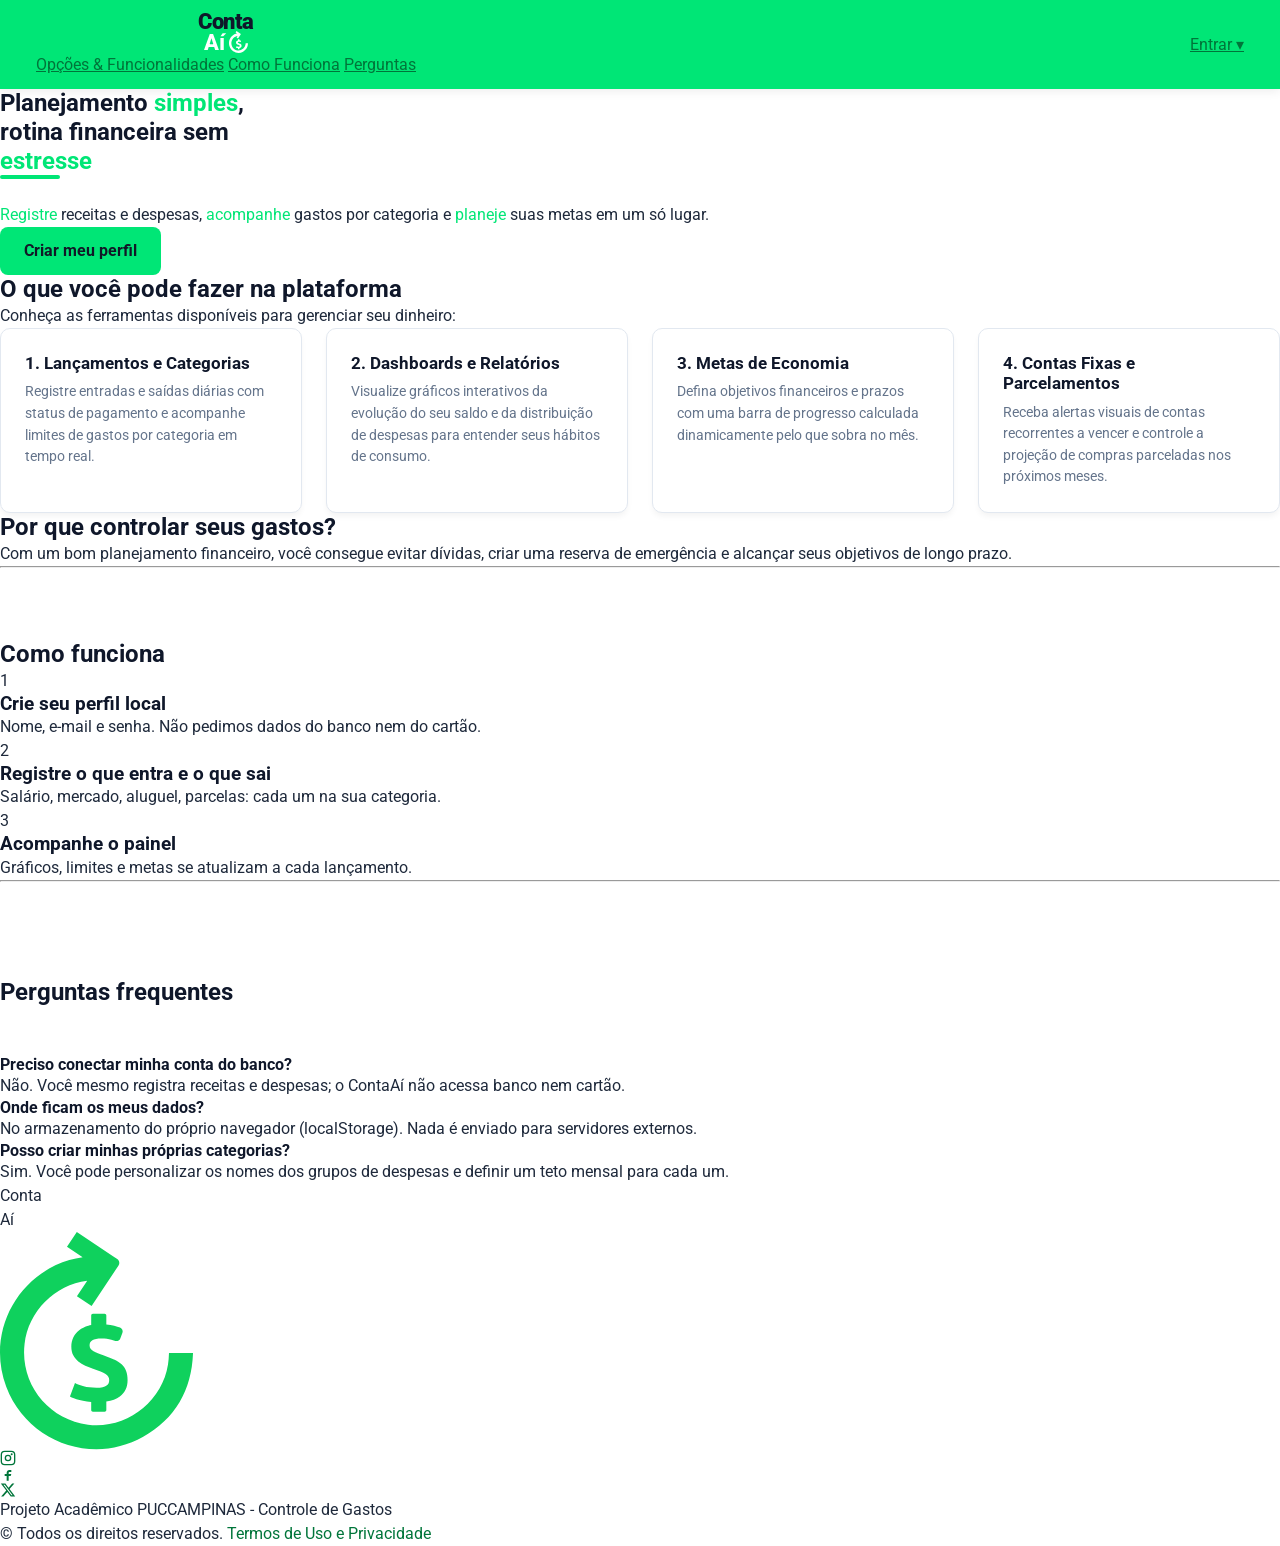
==== src/frontend/index.html @ d61af45f "Add files via upload" ====
<!DOCTYPE html>
<html lang="pt-BR">
<head>
    <meta charset="UTF-8">
    <meta name="viewport" content="width=device-width, initial-scale=1.0">
    <title>ContaAí - Controle Financeiro</title>
    <link rel="stylesheet" href="styles/variables.css">
    <link rel="stylesheet" href="styles/main.css">
    <link rel="stylesheet" href="styles/components.css">
    <link rel="stylesheet" href="styles/inicio.css">
    <link href="https://fonts.googleapis.com/css2?family=Roboto:wght@400;500;700;900&display=swap" rel="stylesheet">
</head>
<body>

    <!-- barra verde -->
    <header class="barraverde">
        <div class="esquerda-barra">
            <a href="#" class="logo-link">
                <div class="logo-box">
                    <span class="logo-conta">Conta</span>
                    <div class="logo-linha-ai">
                        <span class="logo-ai">Aí</span>
                        <img src="../../assets/img/icone.svg" alt="Símbolo" class="logo-icone">
                    </div>
                </div>
            </a>

            <nav class="linksbarra">
                <a href="#recursos">Opções & Funcionalidades</a>
                <a href="#sobre">Como Funciona</a>
                <a href="#perguntas">Perguntas</a>
            </nav>
        </div>

        <div class="acoes">
            <a href="pages/login.html" class="btn-entrar">Entrar &#9662;</a>
        </div>
    </header>

    <!--hero banner-->

    <section class="hero-banner">
        <div class="hero-conteudo">
            <h1>
                Planejamento <span class="texto-verde">simples</span>,<br>
                rotina financeira sem<br>
                <span class="texto-verde">estresse</span>
            </h1>

            <div class="linha-destaque"></div>

            <p class="hero-subtitulo">
                <span class="texto-verde">Registre</span> receitas e despesas, 
                <span class="texto-verde">acompanhe</span> gastos por categoria e 
                <span class="texto-verde">planeje</span> suas metas em um só lugar.
            </p>

            <div class="hero-botoes">
                <a href="pages/login.html" class="btn-primario">Criar meu perfil</a>
            </div>

        </div>
    </section>

    <!--Main-->
     
    <main>
        <section id="recursos">
            <h2>O que você pode fazer na plataforma</h2>
            <p class="sub-secao">Conheça as ferramentas disponíveis para gerenciar seu dinheiro:</p>

            <div class="cards-grid">
                <article class="card">
                    <h3>1. Lançamentos e Categorias</h3>
                    <p>Registre entradas e saídas diárias com status de pagamento e acompanhe limites de gastos por categoria em tempo real.</p>
                </article>

                <article class="card">
                    <h3>2. Dashboards e Relatórios</h3>
                    <p>Visualize gráficos interativos da evolução do seu saldo e da distribuição de despesas para entender seus hábitos de consumo.</p>
                </article>

                <article class="card">
                    <h3>3. Metas de Economia</h3>
                    <p>Defina objetivos financeiros e prazos com uma barra de progresso calculada dinamicamente pelo que sobra no mês.</p>
                </article>

                <article class="card">
                    <h3>4. Contas Fixas e Parcelamentos</h3>
                    <p>Receba alertas visuais de contas recorrentes a vencer e controle a projeção de compras parceladas nos próximos meses.  </p>
                </article>
            </div>
        </section>

        <section id="sobre" class="card-sobre">
            <h2>Por que controlar seus gastos?</h2>
            <p>Com um bom planejamento financeiro, você consegue evitar dívidas, criar uma reserva de emergência e alcançar seus objetivos de longo prazo.</p>
        </section>
<section id="como-funciona" class="secao-passos">
<hr>
<br><br><br>
            <h2 class="titulo-sessao">Como funciona</h2>
            <div class="passos-grid">
                <div class="passo-item">
                    <div class="passo-numero">1</div>
                    <h3 class="passo-titulo">Crie seu perfil local</h3>
                    <p class="passo-texto">Nome, e-mail e senha. Não pedimos dados do banco nem do cartão.</p>
                </div>
                <div class="passo-item">
                    <div class="passo-numero">2</div>
                    <h3 class="passo-titulo">Registre o que entra e o que sai</h3>
                    <p class="passo-texto">Salário, mercado, aluguel, parcelas: cada um na sua categoria.</p>
                </div>
                <div class="passo-item">
                    <div class="passo-numero">3</div>
                    <h3 class="passo-titulo">Acompanhe o painel</h3>
                    <p class="passo-texto">Gráficos, limites e metas se atualizam a cada lançamento.</p>
                </div>
            </div>
        </section>

        
        <section id="perguntas" class="secao-faq">
          <hr>
<br><br><br><br>
            <div class="faq-container">
                <h2 class="faq-titulo">Perguntas frequentes</h2>
                <br><br>
                <div class="faq-lista">
                    <div class="faq-item">
                        <h4 class="faq-pergunta">Preciso conectar minha conta do banco?</h4>
                        <p class="faq-resposta">Não. Você mesmo registra receitas e despesas; o ContaAí não acessa banco nem cartão.</p>
                    </div>
                    <div class="faq-item">
                        <h4 class="faq-pergunta">Onde ficam os meus dados?</h4>
                        <p class="faq-resposta">No armazenamento do próprio navegador (localStorage). Nada é enviado para servidores externos.</p>
                    </div>
                    <div class="faq-item">
                        <h4 class="faq-pergunta">Posso criar minhas próprias categorias?</h4>
                        <p class="faq-resposta">Sim. Você pode personalizar os nomes dos grupos de despesas e definir um teto mensal para cada um.</p>
                    </div>
                </div>
            </div>
        </section>

    </main>

    <!-- rodapé -->
<footer class="rodape">
  <div class="rodape-linha">
    <!--esquerdi-->
    <div class="rodape-esquerda">
        <!--logo-->
      <div class="logo-box-rodape">
        <span class="logo-conta-rodape">Conta</span>
        <div class="logo-linha-ai-rodape">
          <span class="logo-ai-rodape">Aí</span>
          <img src="../../assets/img/icone.svg" alt="Símbolo" class="logo-icone-rodape">
        </div>
      </div>


      <div class="rodape-redes">
        <a class="icone-rede" title="Instagram">
          <svg viewBox="0 0 24 24" width="16" height="16" fill="currentColor">
            <rect x="2" y="2" width="20" height="20" rx="5" ry="5" fill="none" stroke="currentColor" stroke-width="2"/>
            <circle cx="12" cy="12" r="4" fill="none" stroke="currentColor" stroke-width="2"/>
            <circle cx="17.5" cy="6.5" r="1.5" fill="currentColor"/>
          </svg>
        </a>
        <a class="icone-rede" title="Facebook">
          <svg viewBox="0 0 24 24" width="16" height="16" fill="currentColor">
            <path d="M14 9h3V6h-3c-2.2 0-4 1.8-4 4v2H7v3h3v7h3v-7h3l1-3h-4v-2c0-.6.4-1 1-1z"/>
          </svg>
        </a>
        <a class="icone-rede" title="X">
          <svg viewBox="0 0 24 24" width="16" height="16" fill="currentColor">
            <path d="M18.244 2.25h3.308l-7.227 8.26 8.502 11.24H16.17l-5.214-6.817L4.99 21.75H1.68l7.73-8.835L1.254 2.25H8.08l4.713 6.231zm-1.161 17.52h1.833L7.084 4.126H5.117z"/>
          </svg>
        </a>
      </div>

      <div class="linha-vertical-rodape"></div>

      <!--textinho do rodapé-->
      <div class="rodape-info-projeto">
        <span class="grupo-destaque">Projeto Acadêmico PUCCAMPINAS - Controle de Gastos</span>
      </div>
    </div>

    <!--direita-->

    <div class="rodape-direita">
      <span class="copyright">© Todos os direitos reservados.</span>
      <a class="link-termos">Termos de Uso e Privacidade</a>
    </div>
  </div>
</footer>

</body>
</html>
---- src/frontend/styles/variables.css ----
/* ==========================================================================
   VARIABLES.CSS — Design system do ContaAí (arquivo COMPARTILHADO)
   --------------------------------------------------------------------------
   Todas as cores, fontes e medidas do site. Os valores foram tirados do
   CSS da tela inicial, que o grupo escolheu como padrão.

   REGRAS DO GRUPO
   - Nas páginas, nunca escreva uma cor em hexadecimal: use var(--nome).
   - Não edite este arquivo na sua branch. Precisa de uma cor nova?
     Combine com o grupo e faça em uma branch "base/..." separada.
   ========================================================================== */

:root {
  /* ---------- Marca ---------- */
  --cor-marca: #00e676;            /* verde da barra, botões e destaques      */
  --cor-marca-hover: #00c853;      /* verde do botão com o mouse em cima      */
  --cor-marca-clara: #e6fcef;      /* fundo verde bem claro (item ativo, foco) */
  --cor-marca-texto: #00753a;      /* verde escuro para TEXTO em fundo branco  */
  --cor-destaque: #ffca28;         /* amarelo do botão "Entrar" e do rodapé    */

  /* ---------- Textos ---------- */
  --cor-titulo: #0f172a;           /* títulos                                  */
  --cor-texto: #1e293b;            /* texto normal                             */
  --cor-texto-medio: #475569;      /* parágrafos em blocos de destaque         */
  --cor-texto-suave: #64748b;      /* subtítulos e textos de apoio             */
  --cor-texto-botao: #111827;      /* texto dentro de botões verdes/amarelos   */
  --cor-texto-claro: #cbd5e1;      /* texto sobre fundo escuro                 */
  --cor-texto-claro-suave: #94a3b8;

  /* ---------- Fundos e bordas ---------- */
  --cor-branco: #ffffff;           /* texto sobre fundo escuro, ícones         */
  --cor-fundo: #ffffff;            /* fundo das páginas                        */
  --cor-fundo-suave: #f8fafc;      /* blocos em destaque, menu lateral         */
  --cor-fundo-escuro: #1e2530;     /* rodapé                                   */
  --cor-borda: #e2e8f0;            /* bordas de cards, inputs e divisórias     */

  /* ---------- Status (limites, contas, etiquetas) ---------- */
  --cor-ok: var(--cor-marca);      /* dentro do limite / pago                  */
  --cor-ok-fundo: #dcfce7;
  --cor-ok-texto: #166534;

  --cor-alerta: var(--cor-destaque); /* perto do limite / vence em breve       */
  --cor-alerta-fundo: #fef9c3;
  --cor-alerta-texto: #854d0e;

  --cor-erro: #ef4444;             /* limite estourado / conta vencida         */
  --cor-erro-fundo: #fee2e2;
  --cor-erro-texto: #991b1b;

  /* ---------- Cores das categorias (gráficos e bolinhas) ---------- */
  --cat-moradia: #1e293b;
  --cat-alimentacao: #00e676;
  --cat-compras: #6366f1;
  --cat-transporte: #0ea5e9;
  --cat-lazer: #f472b6;
  --cat-saude: #94a3b8;
  --cat-salario: #00c853;
  --cat-extra: #86efac;

  /* ---------- Tipografia ---------- */
  --fonte: "Roboto", system-ui, -apple-system, "Segoe UI", Arial, sans-serif;

  --texto-xs: 0.75rem;    /* 12px */
  --texto-sm: 0.875rem;   /* 14px */
  --texto-base: 1rem;     /* 16px */
  --texto-lg: 1.125rem;   /* 18px */
  --texto-xl: 1.375rem;   /* 22px */
  --texto-2xl: 1.75rem;   /* 28px */
  --texto-3xl: 2.2rem;    /* 35px */
  --texto-4xl: 3rem;      /* 48px */

  /* ---------- Espaçamentos (de 4 em 4 px) ---------- */
  --espaco-1: 0.25rem;    /*  4px */
  --espaco-2: 0.5rem;     /*  8px */
  --espaco-3: 0.75rem;    /* 12px */
  --espaco-4: 1rem;       /* 16px */
  --espaco-5: 1.5rem;     /* 24px */
  --espaco-6: 2rem;       /* 32px */
  --espaco-7: 3rem;       /* 48px */
  --espaco-8: 4rem;       /* 64px */

  /* ---------- Bordas e sombras ---------- */
  --raio-p: 6px;          /* botão "Entrar", etiquetas quadradas */
  --raio-m: 8px;          /* botões e inputs                     */
  --raio-g: 10px;         /* cards                               */
  --raio-total: 999px;    /* pílulas e barras                    */

  --sombra-card: 0 4px 6px -1px rgba(0, 0, 0, 0.05);
  --sombra-barra: 0 2px 10px rgba(0, 0, 0, 0.08);

  /* ---------- Medidas de layout ---------- */
  --largura-max: 1100px;  /* largura máxima do conteúdo (igual à tela inicial) */
  --altura-topo: 64px;    /* altura da barra verde                             */
  --largura-menu: 248px;  /* largura do menu lateral no desktop                */
}
---- src/frontend/styles/main.css ----
/* ==========================================================================
   MAIN.CSS — Reset e estilos globais (arquivo COMPARTILHADO)
   --------------------------------------------------------------------------
   Vale para TODAS as páginas: tela inicial, login e painel.
   Não edite na sua branch.

   Mobile first: o CSS sem @media é o do celular.
   Telas maiores usam @media (min-width: ...).
   Breakpoints do grupo: 600px · 768px · 960px · 1200px
   ========================================================================== */


/* ---------- Reset ---------- */

*,
*::before,
*::after {
  margin: 0;
  padding: 0;
  box-sizing: border-box;
}

/* O atributo HTML "hidden" sempre esconde, mesmo com display: flex na classe */
[hidden] {
  display: none !important;
}


/* ---------- Base ---------- */

html {
  scroll-behavior: smooth;
}

body {
  font-family: var(--fonte);
  font-size: var(--texto-base);
  line-height: 1.5;
  color: var(--cor-texto);
  background-color: var(--cor-fundo);
  -webkit-font-smoothing: antialiased;
}

h1,
h2,
h3,
h4 {
  color: var(--cor-titulo);
  line-height: 1.2;
}

a {
  color: var(--cor-marca-texto);
}

ul,
ol {
  list-style: none;
}

/* Imagens responsivas (Aula 10) */
img,
svg {
  max-width: 100%;
  height: auto;
  display: block;
}

/* Campos e botões usam a mesma fonte do site */
input,
select,
textarea,
button {
  font: inherit;
  color: inherit;
}


/* ---------- Acessibilidade ---------- */

/* Foco visível para quem navega pelo teclado */
:focus-visible {
  outline: 3px solid var(--cor-titulo);
  outline-offset: 2px;
}

/* Esconde da tela, mas o leitor de tela continua lendo */
.sr-only {
  position: absolute;
  width: 1px;
  height: 1px;
  overflow: hidden;
  clip: rect(0 0 0 0);
  white-space: nowrap;
}

/* Link "Pular para o conteúdo": aparece só quando recebe foco pelo Tab */
.pular-link {
  position: absolute;
  top: -100px;
  left: var(--espaco-4);
  z-index: 2000;
  padding: var(--espaco-2) var(--espaco-4);
  background-color: var(--cor-titulo);
  color: var(--cor-branco);
  border-radius: var(--raio-m);
}

.pular-link:focus {
  top: var(--espaco-2);
}

/* Respeita quem prefere menos animação */
@media (prefers-reduced-motion: reduce) {
  *,
  *::before,
  *::after {
    transition-duration: 0.01ms !important;
    animation-duration: 0.01ms !important;
    scroll-behavior: auto !important;
  }
}
---- src/frontend/styles/components.css ----
/* ==========================================================================
   COMPONENTS.CSS — Blocos reutilizáveis (arquivo COMPARTILHADO)
   --------------------------------------------------------------------------
   Os nomes das classes vêm da tela inicial (.barraverde, .logo-box,
   .btn-primario, .card...). Use estas classes na sua página em vez de
   criar botões, cards e campos do zero.

    1. Logo
    2. Barra verde (cabeçalho)
    3. Destaques de texto
    4. Botões
    5. Card
    6. Formulários
    7. Etiquetas de status
    8. Barras de limite e de progresso
    9. Cores das categorias
   10. Tabela
   11. Avisos
   ========================================================================== */


/* ---------- 1. LOGO ---------- */
/* <div class="logo-box"> Conta / Aí + ícone </div> */

.logo-link {
  text-decoration: none;
}

.logo-box {
  display: flex;
  flex-direction: column;
  align-items: center;
  line-height: 0.85;
}

.logo-conta {
  font-size: 1.4rem;
  font-weight: 900;
  color: var(--cor-titulo);
  letter-spacing: -0.5px;
}

.logo-linha-ai {
  display: flex;
  align-items: center;
  gap: 4px;
}

.logo-ai {
  font-size: 1.4rem;
  font-weight: 800;
  color: var(--cor-branco);
}

/* Ícone branco (o filtro transforma o verde do SVG em branco) */
.logo-icone {
  height: 22px;
  width: auto;
  object-fit: contain;
  filter: brightness(0) invert(1);
}

/* Variação para fundo escuro (rodapé): "Conta" também fica branco */
.logo-rodape .logo-conta {
  color: var(--cor-branco);
}


/* ---------- 2. BARRA VERDE (cabeçalho de todas as páginas) ---------- */

.barraverde {
  position: sticky;
  top: 0;
  z-index: 1000;
  display: flex;
  align-items: center;
  justify-content: space-between;
  gap: var(--espaco-4);
  width: 100%;
  min-height: var(--altura-topo);
  padding: var(--espaco-3) var(--espaco-4);
  background-color: var(--cor-marca);
  box-shadow: var(--sombra-barra);
}


/* ---------- 3. DESTAQUES DE TEXTO ---------- */

/* Palavra em verde (usar só sobre fundo escuro, como no hero) */
.texto-verde {
  color: var(--cor-marca);
}

/* Traço verde curto embaixo de títulos */
.linha-destaque {
  width: 60px;
  height: 4px;
  margin-bottom: var(--espaco-5);
  background-color: var(--cor-marca);
  border-radius: 2px;
}


/* ---------- 4. BOTÕES ---------- */

/* Botão principal verde (igual ao "Criar meu perfil") */
.btn-primario {
  display: inline-flex;
  align-items: center;
  justify-content: center;
  gap: var(--espaco-2);
  min-height: 44px;              /* área mínima de toque no celular */
  padding: var(--espaco-3) var(--espaco-5);
  border: none;
  border-radius: var(--raio-m);
  background-color: var(--cor-marca);
  color: var(--cor-texto-botao);
  font-size: var(--texto-base);
  font-weight: 700;
  text-decoration: none;
  cursor: pointer;
  transition: background-color 0.2s ease, transform 0.2s ease;
}

.btn-primario:hover {
  background-color: var(--cor-marca-hover);
  transform: translateY(-2px);
}

/* Botão transparente para fundo ESCURO (hero) */
.btn-secundario {
  display: inline-flex;
  align-items: center;
  justify-content: center;
  min-height: 44px;
  padding: var(--espaco-3) var(--espaco-5);
  border: 1px solid rgba(255, 255, 255, 0.4);
  border-radius: var(--raio-m);
  background-color: transparent;
  color: var(--cor-branco);
  font-size: var(--texto-base);
  font-weight: 600;
  text-decoration: none;
  cursor: pointer;
  transition: background-color 0.2s ease, border-color 0.2s ease;
}

.btn-secundario:hover {
  background-color: rgba(255, 255, 255, 0.1);
  border-color: var(--cor-branco);
}

/* Botão com contorno para fundo CLARO (ações secundárias no painel) */
.btn-contorno {
  display: inline-flex;
  align-items: center;
  justify-content: center;
  min-height: 44px;
  padding: var(--espaco-3) var(--espaco-5);
  border: 1px solid var(--cor-borda);
  border-radius: var(--raio-m);
  background-color: var(--cor-fundo);
  color: var(--cor-texto);
  font-size: var(--texto-base);
  font-weight: 600;
  text-decoration: none;
  cursor: pointer;
  transition: border-color 0.2s ease, background-color 0.2s ease;
}

.btn-contorno:hover {
  border-color: var(--cor-marca);
  background-color: var(--cor-marca-clara);
}

/* Link pequeno de ação ("Ver todos", "Ajustar") */
.link-acao {
  flex-shrink: 0;
  white-space: nowrap;
  font-size: var(--texto-sm);
  font-weight: 700;
  color: var(--cor-marca-texto);
  text-decoration: none;
}

.link-acao:hover {
  text-decoration: underline;
}


/* ---------- 5. CARD ---------- */

.card {
  background-color: var(--cor-fundo);
  border: 1px solid var(--cor-borda);
  border-radius: var(--raio-g);
  padding: var(--espaco-5);
  box-shadow: var(--sombra-card);
  min-width: 0;
}

.card h3 {
  font-size: 1.05rem;
  margin-bottom: var(--espaco-2);
}

.card p {
  color: var(--cor-texto-suave);
  font-size: 0.9rem;
  line-height: 1.5;
}

/* Grade de cards que se ajusta sozinha (Aula 10: auto-fit + minmax) */
.cards-grid {
  display: grid;
  grid-template-columns: repeat(auto-fit, minmax(min(100%, 240px), 1fr));
  gap: var(--espaco-5);
}


/* ---------- 6. FORMULÁRIOS ---------- */

/* Um campo = <label> + <input> (+ dica) empilhados */
.campo {
  display: flex;
  flex-direction: column;
  gap: var(--espaco-1);
}

.campo label,
.grupo-opcoes legend {
  font-size: var(--texto-sm);
  font-weight: 500;
  color: var(--cor-texto);
}

.campo-dica {
  font-size: var(--texto-xs);
  color: var(--cor-texto-suave);
}

.campo input,
.campo select,
.campo textarea {
  width: 100%;
  min-height: 44px;
  padding: var(--espaco-2) var(--espaco-3);
  background-color: var(--cor-fundo);
  border: 2px solid var(--cor-borda);
  border-radius: var(--raio-m);
  transition: border-color 0.2s ease, background-color 0.2s ease;
}

.campo input[type="color"] {
  padding: var(--espaco-1);
  cursor: pointer;
}

.campo input:focus,
.campo select:focus,
.campo textarea:focus {
  outline: none;
  border-color: var(--cor-marca);
  background-color: var(--cor-marca-clara);
}

/* Borda vermelha só depois que a pessoa mexeu no campo e ele ficou inválido */
.campo input:user-invalid {
  border-color: var(--cor-erro);
}

/* Grade dos formulários: 1 coluna no celular, mais em telas maiores */
.grade-form {
  display: grid;
  grid-template-columns: 1fr;
  gap: var(--espaco-4);
}

.form-acoes {
  display: flex;
  flex-direction: column;
  gap: var(--espaco-3);
}

/* Grupo de opções (radio) com visual de botões lado a lado */
.grupo-opcoes {
  border: none;
  display: flex;
  flex-direction: column;
  gap: var(--espaco-1);
}

.opcoes {
  display: flex;
  padding: var(--espaco-1);
  background-color: var(--cor-fundo-suave);
  border: 1px solid var(--cor-borda);
  border-radius: var(--raio-m);
}

.opcoes input {
  position: absolute;
  opacity: 0;
  pointer-events: none;
}

.opcoes label {
  flex: 1;
  padding: var(--espaco-2) var(--espaco-3);
  border-radius: var(--raio-p);
  text-align: center;
  font-size: var(--texto-sm);
  color: var(--cor-texto-suave);
  cursor: pointer;
}

/* O label logo depois do radio marcado fica "selecionado" */
.opcoes input:checked + label {
  background-color: var(--cor-marca);
  color: var(--cor-texto-botao);
  font-weight: 700;
}

.opcoes input:focus-visible + label {
  outline: 3px solid var(--cor-titulo);
  outline-offset: 1px;
}

/* Painel "Novo ..." com <details> + <summary> (abre e fecha sem JavaScript) */
.painel-form {
  background-color: var(--cor-fundo);
  border: 1px solid var(--cor-borda);
  border-radius: var(--raio-g);
  box-shadow: var(--sombra-card);
}

.painel-form summary {
  display: flex;
  align-items: center;
  gap: var(--espaco-3);
  padding: var(--espaco-4);
  font-weight: 700;
  color: var(--cor-titulo);
  cursor: pointer;
  list-style: none;
}

.painel-form summary::-webkit-details-marker {
  display: none;
}

/* Ícone "+" que gira e vira "×" quando abre */
.painel-form summary::before {
  content: "+";
  display: grid;
  place-items: center;
  width: 32px;
  height: 32px;
  border-radius: 50%;
  background-color: var(--cor-marca);
  color: var(--cor-texto-botao);
  font-size: 1.4rem;
  line-height: 1;
  transition: transform 0.2s ease;
}

.painel-form[open] summary::before {
  transform: rotate(45deg);
}

.painel-form[open] summary {
  border-bottom: 1px solid var(--cor-borda);
}

.painel-form form {
  display: flex;
  flex-direction: column;
  gap: var(--espaco-4);
  padding: var(--espaco-4);
}


/* ---------- 7. ETIQUETAS DE STATUS ---------- */

.etiqueta {
  display: inline-flex;
  align-items: center;
  padding: 2px var(--espaco-2);
  border-radius: var(--raio-total);
  font-size: var(--texto-xs);
  font-weight: 700;
  white-space: nowrap;
  background-color: var(--cor-fundo-suave);
  color: var(--cor-texto-suave);
  border: 1px solid var(--cor-borda);
}

.etiqueta-ok     { background-color: var(--cor-ok-fundo);     color: var(--cor-ok-texto);     border-color: transparent; }
.etiqueta-alerta { background-color: var(--cor-alerta-fundo); color: var(--cor-alerta-texto); border-color: transparent; }
.etiqueta-erro   { background-color: var(--cor-erro-fundo);   color: var(--cor-erro-texto);   border-color: transparent; }


/* ---------- 8. BARRAS ---------- */

/*
  <meter> = barra de LIMITE. O navegador escolhe a cor sozinho pelos atributos:
    <meter min="0" max="LIMITE" low="80% do limite" high="LIMITE - 0.01"
           optimum="0" value="GASTO">
    abaixo de low       → verde    (dentro do planejado)
    entre low e high    → amarelo  (perto do limite)
    acima de high       → vermelho (estourou)
*/
meter {
  display: block;
  width: 100%;
  height: 10px;
  -webkit-appearance: none;
  appearance: none;
  border: none;
  border-radius: var(--raio-total);
  background: var(--cor-borda);
}

meter::-webkit-meter-bar {
  height: 10px;
  border: none;
  border-radius: var(--raio-total);
  background: var(--cor-borda);
}

meter::-webkit-meter-optimum-value        { background: var(--cor-ok);     border-radius: var(--raio-total); }
meter::-webkit-meter-suboptimum-value     { background: var(--cor-alerta); border-radius: var(--raio-total); }
meter::-webkit-meter-even-less-good-value { background: var(--cor-erro);   border-radius: var(--raio-total); }

meter::-moz-meter-bar                              { border-radius: var(--raio-total); }
meter:-moz-meter-optimum::-moz-meter-bar           { background: var(--cor-ok); }
meter:-moz-meter-sub-optimum::-moz-meter-bar       { background: var(--cor-alerta); }
meter:-moz-meter-sub-sub-optimum::-moz-meter-bar   { background: var(--cor-erro); }

/* <progress> = barra de PROGRESSO (metas, parcelas pagas) */
progress {
  display: block;
  width: 100%;
  height: 10px;
  -webkit-appearance: none;
  appearance: none;
  border: none;
  border-radius: var(--raio-total);
  background: var(--cor-borda);
  overflow: hidden;
}

progress::-webkit-progress-bar   { background: var(--cor-borda); border-radius: var(--raio-total); }
progress::-webkit-progress-value { background: var(--cor-marca); border-radius: var(--raio-total); }
progress::-moz-progress-bar      { background: var(--cor-marca); border-radius: var(--raio-total); }

/* Texto em cima da barra: nome à esquerda, valor à direita */
.barra-legenda {
  display: flex;
  justify-content: space-between;
  gap: var(--espaco-2);
  margin-bottom: var(--espaco-2);
  font-size: var(--texto-sm);
}

.barra-legenda > :last-child {
  color: var(--cor-texto-suave);
  text-align: right;
  white-space: nowrap;
}

.barra-nota {
  margin-top: var(--espaco-2);
  font-size: var(--texto-xs);
  color: var(--cor-texto-suave);
}


/* ---------- 9. CORES DAS CATEGORIAS ---------- */
/* A classe só define --cor-cat; a .bolinha (e o que mais precisar) usa essa cor */

.cat-moradia     { --cor-cat: var(--cat-moradia); }
.cat-alimentacao { --cor-cat: var(--cat-alimentacao); }
.cat-compras     { --cor-cat: var(--cat-compras); }
.cat-transporte  { --cor-cat: var(--cat-transporte); }
.cat-lazer       { --cor-cat: var(--cat-lazer); }
.cat-saude       { --cor-cat: var(--cat-saude); }
.cat-salario     { --cor-cat: var(--cat-salario); }
.cat-extra       { --cor-cat: var(--cat-extra); }

.bolinha {
  display: inline-block;
  width: 10px;
  height: 10px;
  flex-shrink: 0;
  border-radius: 50%;
  background-color: var(--cor-cat, var(--cor-texto-suave));
}

/* Nome de categoria com bolinha: <span class="categoria-rotulo cat-lazer"> */
.categoria-rotulo {
  display: inline-flex;
  align-items: center;
  gap: var(--espaco-2);
}


/* ---------- 10. TABELA (rola para o lado no celular, Aula 10) ---------- */

.tabela-wrap {
  overflow-x: auto;
  background-color: var(--cor-fundo);
  border: 1px solid var(--cor-borda);
  border-radius: var(--raio-g);
  box-shadow: var(--sombra-card);
}

.tabela {
  width: 100%;
  min-width: 600px;
  border-collapse: collapse;
  font-size: var(--texto-sm);
}

.tabela caption {
  padding: var(--espaco-4);
  text-align: left;
  font-weight: 700;
  color: var(--cor-titulo);
}

.tabela th,
.tabela td {
  padding: var(--espaco-3) var(--espaco-4);
  text-align: left;
  border-top: 1px solid var(--cor-borda);
}

.tabela thead th {
  background-color: var(--cor-fundo-suave);
  color: var(--cor-texto-suave);
  font-size: var(--texto-xs);
}

.tabela tfoot th,
.tabela tfoot td {
  background-color: var(--cor-fundo-suave);
  font-weight: 700;
}

.tabela .coluna-valor {
  text-align: right;
}

/* Valores em dinheiro alinhados */
.valor {
  font-weight: 700;
  font-variant-numeric: tabular-nums;
  white-space: nowrap;
}


/* ---------- 11. AVISOS ---------- */

.aviso {
  padding: var(--espaco-3) var(--espaco-4);
  border-radius: var(--raio-m);
  border-left: 4px solid var(--cor-marca);
  background-color: var(--cor-ok-fundo);
  color: var(--cor-ok-texto);
  font-size: var(--texto-sm);
}

.aviso-alerta {
  border-left-color: var(--cor-alerta);
  background-color: var(--cor-alerta-fundo);
  color: var(--cor-alerta-texto);
}


/* ==========================================================================
   TELAS MAIORES
   ========================================================================== */

@media (min-width: 600px) {
  .grade-form {
    grid-template-columns: repeat(2, 1fr);
  }

  .form-acoes {
    flex-direction: row;
    align-items: center;
  }

  .painel-form summary,
  .painel-form form {
    padding: var(--espaco-4) var(--espaco-5);
  }
}

@media (min-width: 768px) {
  .barraverde {
    padding: var(--espaco-3) 36px;
  }
}

@media (min-width: 1200px) {
  .grade-form {
    grid-template-columns: repeat(3, 1fr);
  }
}
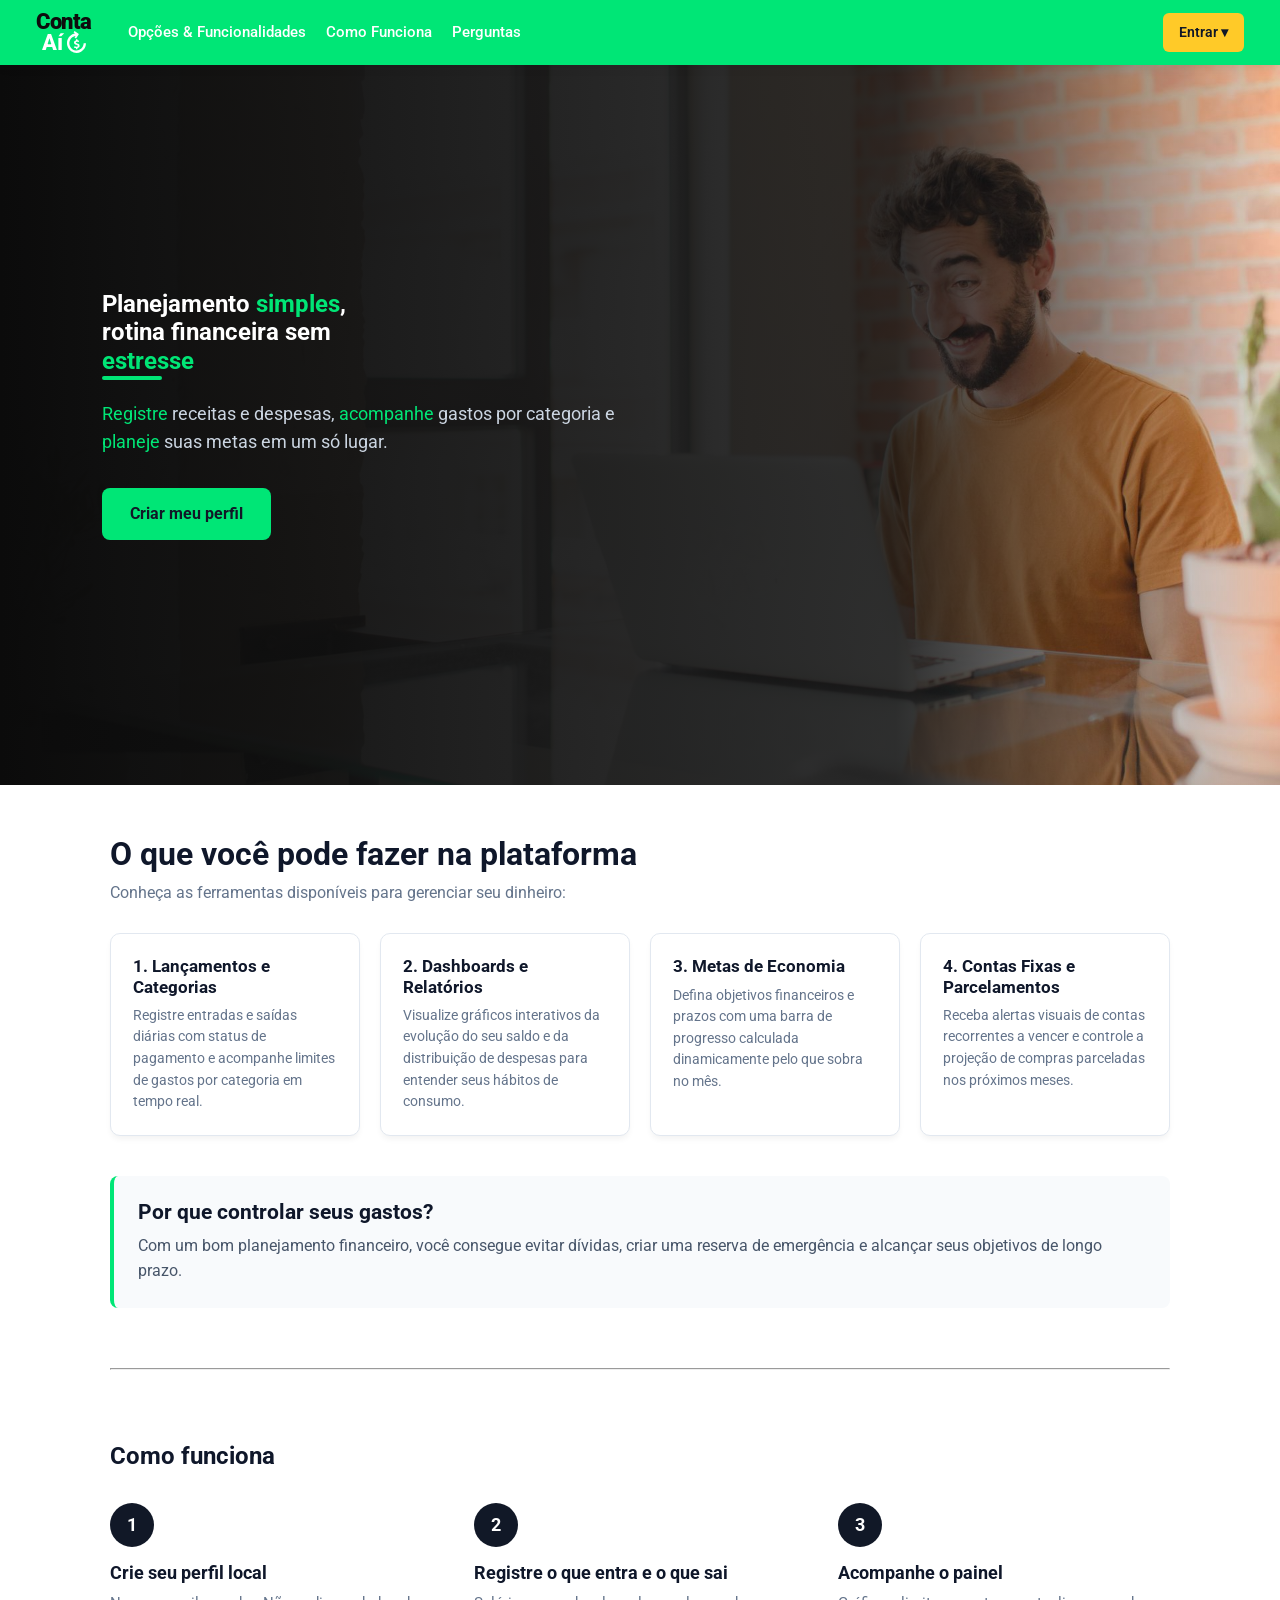
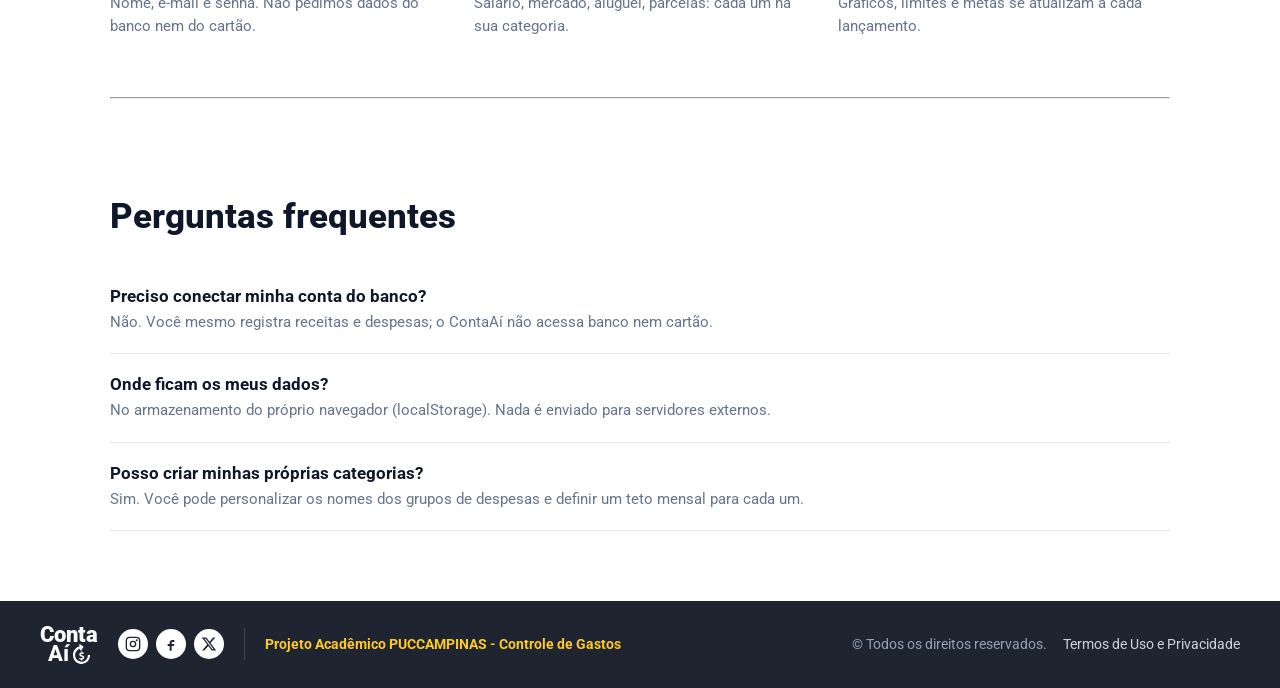
==== commit e04cc0e2: "Add files via upload" ====
--- a/src/frontend/index.html
+++ b/src/frontend/index.html
@@ -62,7 +62,7 @@
         </div>
     </section>
 
-    <!--Main-->
+    <!--main-->
      
     <main>
         <section id="recursos">
@@ -151,6 +151,7 @@
     <!--esquerdi-->
     <div class="rodape-esquerda">
         <!--logo-->
+      <a href="#" class="logo-link">
       <div class="logo-box-rodape">
         <span class="logo-conta-rodape">Conta</span>
         <div class="logo-linha-ai-rodape">
@@ -158,6 +159,8 @@
           <img src="../../assets/img/icone.svg" alt="Símbolo" class="logo-icone-rodape">
         </div>
       </div>
+      </a>  
+
 
 
       <div class="rodape-redes">
--- a/src/frontend/styles/variables.css
+++ b/src/frontend/styles/variables.css
@@ -1,53 +1,36 @@
-/* ==========================================================================
-   VARIABLES.CSS — Design system do ContaAí (arquivo COMPARTILHADO)
-   --------------------------------------------------------------------------
-   Todas as cores, fontes e medidas do site. Os valores foram tirados do
-   CSS da tela inicial, que o grupo escolheu como padrão.
+:root {
+  --cor-marca: #00e676;
+  --cor-marca-hover: #00c853;
+  --cor-marca-clara: #e6fcef;
+  --cor-marca-texto: #00753a;
+  --cor-destaque: #ffca28;
 
-   REGRAS DO GRUPO
-   - Nas páginas, nunca escreva uma cor em hexadecimal: use var(--nome).
-   - Não edite este arquivo na sua branch. Precisa de uma cor nova?
-     Combine com o grupo e faça em uma branch "base/..." separada.
-   ========================================================================== */
-
-:root {
-  /* ---------- Marca ---------- */
-  --cor-marca: #00e676;            /* verde da barra, botões e destaques      */
-  --cor-marca-hover: #00c853;      /* verde do botão com o mouse em cima      */
-  --cor-marca-clara: #e6fcef;      /* fundo verde bem claro (item ativo, foco) */
-  --cor-marca-texto: #00753a;      /* verde escuro para TEXTO em fundo branco  */
-  --cor-destaque: #ffca28;         /* amarelo do botão "Entrar" e do rodapé    */
-
-  /* ---------- Textos ---------- */
-  --cor-titulo: #0f172a;           /* títulos                                  */
-  --cor-texto: #1e293b;            /* texto normal                             */
-  --cor-texto-medio: #475569;      /* parágrafos em blocos de destaque         */
-  --cor-texto-suave: #64748b;      /* subtítulos e textos de apoio             */
-  --cor-texto-botao: #111827;      /* texto dentro de botões verdes/amarelos   */
-  --cor-texto-claro: #cbd5e1;      /* texto sobre fundo escuro                 */
+  --cor-titulo: #0f172a;
+  --cor-texto: #1e293b;
+  --cor-texto-medio: #475569;
+  --cor-texto-suave: #64748b;
+  --cor-texto-botao: #111827;
+  --cor-texto-claro: #cbd5e1;
   --cor-texto-claro-suave: #94a3b8;
 
-  /* ---------- Fundos e bordas ---------- */
-  --cor-branco: #ffffff;           /* texto sobre fundo escuro, ícones         */
-  --cor-fundo: #ffffff;            /* fundo das páginas                        */
-  --cor-fundo-suave: #f8fafc;      /* blocos em destaque, menu lateral         */
-  --cor-fundo-escuro: #1e2530;     /* rodapé                                   */
-  --cor-borda: #e2e8f0;            /* bordas de cards, inputs e divisórias     */
+  --cor-branco: #ffffff;
+  --cor-fundo: #ffffff;
+  --cor-fundo-suave: #f8fafc;
+  --cor-fundo-escuro: #1e2530;
+  --cor-borda: #e2e8f0;
 
-  /* ---------- Status (limites, contas, etiquetas) ---------- */
-  --cor-ok: var(--cor-marca);      /* dentro do limite / pago                  */
+  --cor-ok: var(--cor-marca);
   --cor-ok-fundo: #dcfce7;
   --cor-ok-texto: #166534;
 
-  --cor-alerta: var(--cor-destaque); /* perto do limite / vence em breve       */
+  --cor-alerta: var(--cor-destaque);
   --cor-alerta-fundo: #fef9c3;
   --cor-alerta-texto: #854d0e;
 
-  --cor-erro: #ef4444;             /* limite estourado / conta vencida         */
+  --cor-erro: #ef4444;
   --cor-erro-fundo: #fee2e2;
   --cor-erro-texto: #991b1b;
 
-  /* ---------- Cores das categorias (gráficos e bolinhas) ---------- */
   --cat-moradia: #1e293b;
   --cat-alimentacao: #00e676;
   --cat-compras: #6366f1;
@@ -57,39 +40,35 @@
   --cat-salario: #00c853;
   --cat-extra: #86efac;
 
-  /* ---------- Tipografia ---------- */
   --fonte: "Roboto", system-ui, -apple-system, "Segoe UI", Arial, sans-serif;
 
-  --texto-xs: 0.75rem;    /* 12px */
-  --texto-sm: 0.875rem;   /* 14px */
-  --texto-base: 1rem;     /* 16px */
-  --texto-lg: 1.125rem;   /* 18px */
-  --texto-xl: 1.375rem;   /* 22px */
-  --texto-2xl: 1.75rem;   /* 28px */
-  --texto-3xl: 2.2rem;    /* 35px */
-  --texto-4xl: 3rem;      /* 48px */
+  --texto-xs: 0.75rem;
+  --texto-sm: 0.875rem;
+  --texto-base: 1rem;
+  --texto-lg: 1.125rem;
+  --texto-xl: 1.375rem;
+  --texto-2xl: 1.75rem;
+  --texto-3xl: 2.2rem;
+  --texto-4xl: 3rem;
 
-  /* ---------- Espaçamentos (de 4 em 4 px) ---------- */
-  --espaco-1: 0.25rem;    /*  4px */
-  --espaco-2: 0.5rem;     /*  8px */
-  --espaco-3: 0.75rem;    /* 12px */
-  --espaco-4: 1rem;       /* 16px */
-  --espaco-5: 1.5rem;     /* 24px */
-  --espaco-6: 2rem;       /* 32px */
-  --espaco-7: 3rem;       /* 48px */
-  --espaco-8: 4rem;       /* 64px */
+  --espaco-1: 0.25rem;
+  --espaco-2: 0.5rem;
+  --espaco-3: 0.75rem;
+  --espaco-4: 1rem;
+  --espaco-5: 1.5rem;
+  --espaco-6: 2rem;
+  --espaco-7: 3rem;
+  --espaco-8: 4rem;
 
-  /* ---------- Bordas e sombras ---------- */
-  --raio-p: 6px;          /* botão "Entrar", etiquetas quadradas */
-  --raio-m: 8px;          /* botões e inputs                     */
-  --raio-g: 10px;         /* cards                               */
-  --raio-total: 999px;    /* pílulas e barras                    */
+  --raio-p: 6px;
+  --raio-m: 8px;
+  --raio-g: 10px;
+  --raio-total: 999px;
 
   --sombra-card: 0 4px 6px -1px rgba(0, 0, 0, 0.05);
   --sombra-barra: 0 2px 10px rgba(0, 0, 0, 0.08);
 
-  /* ---------- Medidas de layout ---------- */
-  --largura-max: 1100px;  /* largura máxima do conteúdo (igual à tela inicial) */
-  --altura-topo: 64px;    /* altura da barra verde                             */
-  --largura-menu: 248px;  /* largura do menu lateral no desktop                */
+  --largura-max: 1100px;
+  --altura-topo: 64px;
+  --largura-menu: 248px;
 }
--- a/src/frontend/styles/main.css
+++ b/src/frontend/styles/main.css
@@ -1,17 +1,3 @@
-/* ==========================================================================
-   MAIN.CSS — Reset e estilos globais (arquivo COMPARTILHADO)
-   --------------------------------------------------------------------------
-   Vale para TODAS as páginas: tela inicial, login e painel.
-   Não edite na sua branch.
-
-   Mobile first: o CSS sem @media é o do celular.
-   Telas maiores usam @media (min-width: ...).
-   Breakpoints do grupo: 600px · 768px · 960px · 1200px
-   ========================================================================== */
-
-
-/* ---------- Reset ---------- */
-
 *,
 *::before,
 *::after {
@@ -20,13 +6,9 @@
   box-sizing: border-box;
 }
 
-/* O atributo HTML "hidden" sempre esconde, mesmo com display: flex na classe */
 [hidden] {
   display: none !important;
 }
-
-
-/* ---------- Base ---------- */
 
 html {
   scroll-behavior: smooth;
@@ -58,7 +40,6 @@
   list-style: none;
 }
 
-/* Imagens responsivas (Aula 10) */
 img,
 svg {
   max-width: 100%;
@@ -66,7 +47,6 @@
   display: block;
 }
 
-/* Campos e botões usam a mesma fonte do site */
 input,
 select,
 textarea,
@@ -75,16 +55,11 @@
   color: inherit;
 }
 
-
-/* ---------- Acessibilidade ---------- */
-
-/* Foco visível para quem navega pelo teclado */
 :focus-visible {
   outline: 3px solid var(--cor-titulo);
   outline-offset: 2px;
 }
 
-/* Esconde da tela, mas o leitor de tela continua lendo */
 .sr-only {
   position: absolute;
   width: 1px;
@@ -94,7 +69,6 @@
   white-space: nowrap;
 }
 
-/* Link "Pular para o conteúdo": aparece só quando recebe foco pelo Tab */
 .pular-link {
   position: absolute;
   top: -100px;
@@ -110,7 +84,6 @@
   top: var(--espaco-2);
 }
 
-/* Respeita quem prefere menos animação */
 @media (prefers-reduced-motion: reduce) {
   *,
   *::before,
--- a/src/frontend/styles/components.css
+++ b/src/frontend/styles/components.css
@@ -1,27 +1,3 @@
-/* ==========================================================================
-   COMPONENTS.CSS — Blocos reutilizáveis (arquivo COMPARTILHADO)
-   --------------------------------------------------------------------------
-   Os nomes das classes vêm da tela inicial (.barraverde, .logo-box,
-   .btn-primario, .card...). Use estas classes na sua página em vez de
-   criar botões, cards e campos do zero.
-
-    1. Logo
-    2. Barra verde (cabeçalho)
-    3. Destaques de texto
-    4. Botões
-    5. Card
-    6. Formulários
-    7. Etiquetas de status
-    8. Barras de limite e de progresso
-    9. Cores das categorias
-   10. Tabela
-   11. Avisos
-   ========================================================================== */
-
-
-/* ---------- 1. LOGO ---------- */
-/* <div class="logo-box"> Conta / Aí + ícone </div> */
-
 .logo-link {
   text-decoration: none;
 }
@@ -52,7 +28,6 @@
   color: var(--cor-branco);
 }
 
-/* Ícone branco (o filtro transforma o verde do SVG em branco) */
 .logo-icone {
   height: 22px;
   width: auto;
@@ -60,13 +35,9 @@
   filter: brightness(0) invert(1);
 }
 
-/* Variação para fundo escuro (rodapé): "Conta" também fica branco */
 .logo-rodape .logo-conta {
   color: var(--cor-branco);
 }
-
-
-/* ---------- 2. BARRA VERDE (cabeçalho de todas as páginas) ---------- */
 
 .barraverde {
   position: sticky;
@@ -83,15 +54,10 @@
   box-shadow: var(--sombra-barra);
 }
 
-
-/* ---------- 3. DESTAQUES DE TEXTO ---------- */
-
-/* Palavra em verde (usar só sobre fundo escuro, como no hero) */
 .texto-verde {
   color: var(--cor-marca);
 }
 
-/* Traço verde curto embaixo de títulos */
 .linha-destaque {
   width: 60px;
   height: 4px;
@@ -100,16 +66,12 @@
   border-radius: 2px;
 }
 
-
-/* ---------- 4. BOTÕES ---------- */
-
-/* Botão principal verde (igual ao "Criar meu perfil") */
 .btn-primario {
   display: inline-flex;
   align-items: center;
   justify-content: center;
   gap: var(--espaco-2);
-  min-height: 44px;              /* área mínima de toque no celular */
+  min-height: 44px;
   padding: var(--espaco-3) var(--espaco-5);
   border: none;
   border-radius: var(--raio-m);
@@ -127,7 +89,6 @@
   transform: translateY(-2px);
 }
 
-/* Botão transparente para fundo ESCURO (hero) */
 .btn-secundario {
   display: inline-flex;
   align-items: center;
@@ -150,7 +111,6 @@
   border-color: var(--cor-branco);
 }
 
-/* Botão com contorno para fundo CLARO (ações secundárias no painel) */
 .btn-contorno {
   display: inline-flex;
   align-items: center;
@@ -173,7 +133,6 @@
   background-color: var(--cor-marca-clara);
 }
 
-/* Link pequeno de ação ("Ver todos", "Ajustar") */
 .link-acao {
   flex-shrink: 0;
   white-space: nowrap;
@@ -186,9 +145,6 @@
 .link-acao:hover {
   text-decoration: underline;
 }
-
-
-/* ---------- 5. CARD ---------- */
 
 .card {
   background-color: var(--cor-fundo);
@@ -210,17 +166,12 @@
   line-height: 1.5;
 }
 
-/* Grade de cards que se ajusta sozinha (Aula 10: auto-fit + minmax) */
 .cards-grid {
   display: grid;
   grid-template-columns: repeat(auto-fit, minmax(min(100%, 240px), 1fr));
   gap: var(--espaco-5);
 }
 
-
-/* ---------- 6. FORMULÁRIOS ---------- */
-
-/* Um campo = <label> + <input> (+ dica) empilhados */
 .campo {
   display: flex;
   flex-direction: column;
@@ -264,12 +215,10 @@
   background-color: var(--cor-marca-clara);
 }
 
-/* Borda vermelha só depois que a pessoa mexeu no campo e ele ficou inválido */
 .campo input:user-invalid {
   border-color: var(--cor-erro);
 }
 
-/* Grade dos formulários: 1 coluna no celular, mais em telas maiores */
 .grade-form {
   display: grid;
   grid-template-columns: 1fr;
@@ -282,7 +231,6 @@
   gap: var(--espaco-3);
 }
 
-/* Grupo de opções (radio) com visual de botões lado a lado */
 .grupo-opcoes {
   border: none;
   display: flex;
@@ -314,7 +262,6 @@
   cursor: pointer;
 }
 
-/* O label logo depois do radio marcado fica "selecionado" */
 .opcoes input:checked + label {
   background-color: var(--cor-marca);
   color: var(--cor-texto-botao);
@@ -326,7 +273,6 @@
   outline-offset: 1px;
 }
 
-/* Painel "Novo ..." com <details> + <summary> (abre e fecha sem JavaScript) */
 .painel-form {
   background-color: var(--cor-fundo);
   border: 1px solid var(--cor-borda);
@@ -349,7 +295,6 @@
   display: none;
 }
 
-/* Ícone "+" que gira e vira "×" quando abre */
 .painel-form summary::before {
   content: "+";
   display: grid;
@@ -379,9 +324,6 @@
   padding: var(--espaco-4);
 }
 
-
-/* ---------- 7. ETIQUETAS DE STATUS ---------- */
-
 .etiqueta {
   display: inline-flex;
   align-items: center;
@@ -399,17 +341,6 @@
 .etiqueta-alerta { background-color: var(--cor-alerta-fundo); color: var(--cor-alerta-texto); border-color: transparent; }
 .etiqueta-erro   { background-color: var(--cor-erro-fundo);   color: var(--cor-erro-texto);   border-color: transparent; }
 
-
-/* ---------- 8. BARRAS ---------- */
-
-/*
-  <meter> = barra de LIMITE. O navegador escolhe a cor sozinho pelos atributos:
-    <meter min="0" max="LIMITE" low="80% do limite" high="LIMITE - 0.01"
-           optimum="0" value="GASTO">
-    abaixo de low       → verde    (dentro do planejado)
-    entre low e high    → amarelo  (perto do limite)
-    acima de high       → vermelho (estourou)
-*/
 meter {
   display: block;
   width: 100%;
@@ -437,7 +368,6 @@
 meter:-moz-meter-sub-optimum::-moz-meter-bar       { background: var(--cor-alerta); }
 meter:-moz-meter-sub-sub-optimum::-moz-meter-bar   { background: var(--cor-erro); }
 
-/* <progress> = barra de PROGRESSO (metas, parcelas pagas) */
 progress {
   display: block;
   width: 100%;
@@ -454,7 +384,6 @@
 progress::-webkit-progress-value { background: var(--cor-marca); border-radius: var(--raio-total); }
 progress::-moz-progress-bar      { background: var(--cor-marca); border-radius: var(--raio-total); }
 
-/* Texto em cima da barra: nome à esquerda, valor à direita */
 .barra-legenda {
   display: flex;
   justify-content: space-between;
@@ -474,10 +403,6 @@
   font-size: var(--texto-xs);
   color: var(--cor-texto-suave);
 }
-
-
-/* ---------- 9. CORES DAS CATEGORIAS ---------- */
-/* A classe só define --cor-cat; a .bolinha (e o que mais precisar) usa essa cor */
 
 .cat-moradia     { --cor-cat: var(--cat-moradia); }
 .cat-alimentacao { --cor-cat: var(--cat-alimentacao); }
@@ -497,15 +422,11 @@
   background-color: var(--cor-cat, var(--cor-texto-suave));
 }
 
-/* Nome de categoria com bolinha: <span class="categoria-rotulo cat-lazer"> */
 .categoria-rotulo {
   display: inline-flex;
   align-items: center;
   gap: var(--espaco-2);
 }
-
-
-/* ---------- 10. TABELA (rola para o lado no celular, Aula 10) ---------- */
 
 .tabela-wrap {
   overflow-x: auto;
@@ -552,15 +473,11 @@
   text-align: right;
 }
 
-/* Valores em dinheiro alinhados */
 .valor {
   font-weight: 700;
   font-variant-numeric: tabular-nums;
   white-space: nowrap;
 }
-
-
-/* ---------- 11. AVISOS ---------- */
 
 .aviso {
   padding: var(--espaco-3) var(--espaco-4);
@@ -577,11 +494,6 @@
   color: var(--cor-alerta-texto);
 }
 
-
-/* ==========================================================================
-   TELAS MAIORES
-   ========================================================================== */
-
 @media (min-width: 600px) {
   .grade-form {
     grid-template-columns: repeat(2, 1fr);
--- a/src/frontend/styles/inicio.css
+++ b/src/frontend/styles/inicio.css
@@ -0,0 +1,618 @@
+@import url('https://fonts.googleapis.com/css2?family=Roboto:wght@400;500;700;900&display=swap');
+
+/* ========================================================
+   estrutura base
+   ======================================================== */
+* {
+  margin: 0;
+  padding: 0;
+  box-sizing: border-box;
+  font-family: 'Roboto', sans-serif;
+}
+
+body {
+  background-color: #ffffff;
+  color: #1e293b;
+  min-height: 100vh;
+  display: flex;
+  flex-direction: column;
+}
+
+/* ========================================================
+   barra verde
+   ======================================================== */
+.barraverde {
+  width: 100%;
+  background-color: #00e676;
+  padding: 12px 36px;
+  display: flex;
+  align-items: center;
+  justify-content: space-between;
+  position: sticky;
+  top: 0;
+  z-index: 1000;
+  box-shadow: 0 2px 10px rgba(0, 0, 0, 0.08);
+}
+
+.esquerda-barra {
+  display: flex;
+  align-items: center;
+  gap: 36px;
+}
+
+.logo-link {
+  text-decoration: none;
+}
+
+.logo-box {
+  display: flex;
+  flex-direction: column;
+  align-items: center;
+  line-height: 0.85;
+}
+
+.logo-conta {
+  font-size: 1.4rem;
+  font-weight: 900;
+  color: #0e0d0d;
+  letter-spacing: -0.5px;
+}
+
+.logo-linha-ai {
+  display: flex;
+  align-items: center;
+  gap: 4px;
+}
+
+.logo-ai {
+  font-size: 1.4rem;
+  font-weight: 800;
+  color: #ffffff;
+}
+
+/* Símbolo branco*/
+.logo-icone {
+  height: 22px;
+  width: auto;
+  object-fit: contain;
+  display: block;
+  filter: brightness(0) invert(1);
+}
+
+/* links na barra */
+.linksbarra {
+  display: flex;
+  gap: 20px;
+}
+
+.linksbarra a {
+  text-decoration: none;
+  color: #ffffff;
+  font-size: 0.95rem;
+  font-weight: 500;
+  transition: opacity 0.2s ease;
+}
+
+.linksbarra a:hover {
+  opacity: 0.8;
+}
+
+/* entrar */
+.acoes {
+  display: flex;
+  align-items: center;
+}
+
+.btn-entrar {
+  text-decoration: none;
+  background-color: #ffca28;
+  color: #111827;
+  padding: 9px 16px;
+  border-radius: 6px;
+  font-size: 0.85rem;
+  font-weight: 600;
+  display: inline-flex;
+  align-items: center;
+  gap: 4px;
+  transition: filter 0.2s ease;
+}
+
+.btn-entrar:hover {
+  filter: brightness(0.95);
+}
+
+
+/* ========================================================
+   hero banner
+   ======================================================== */
+.hero-banner {
+  position: relative;
+  width: 100%;
+  min-height: 80vh;
+  display: flex;
+  align-items: center;
+  padding: 60px 8%;
+  overflow: hidden;
+}
+
+.hero-banner::before {
+  content: "";
+  position: absolute;
+  top: 0;
+  left: 0;
+  width: 100%;
+  height: 100%;
+  z-index: 1;
+
+  background: 
+    linear-gradient(
+      to left, 
+      rgba(11, 11, 11, 1) 0%,
+      rgba(16, 16, 16, 0.85) 70%,
+      rgba(20, 50, 25, 0.0) 100%
+    ),
+    url('../../../assets/img/foto-inicio.jpg');
+
+background-size: cover;
+  background-position: center right;
+  background-repeat: no-repeat;
+  transform: scaleX(-1);
+}
+
+.hero-conteudo {
+  position: relative;
+  z-index: 2;
+  max-width: 550px;
+  color: #ffffff;
+}
+
+.texto-verde {
+  color: #00e676;
+}
+
+.linha-destaque {
+  width: 60px;
+  height: 4px;
+  background-color: #00e676;
+  border-radius: 2px;
+  margin-bottom: 20px;
+}
+
+.hero-subtitulo {
+  font-size: 1.1rem;
+  line-height: 1.6;
+  color: #cbd5e1;
+  margin-bottom: 32px;
+}
+
+.hero-botoes {
+  display: flex;
+  margin-bottom: 20px;
+}
+
+.btn-primario {
+  background-color: #00e676;
+  color: #111827;
+  text-decoration: none;
+  padding: 14px 28px;
+  border-radius: 8px;
+  font-size: 1rem;
+  font-weight: 700;
+  transition: background-color 0.2s ease, transform 0.2s ease;
+  display: inline-block;
+}
+
+.btn-primario:hover {
+  background-color: #00c853;
+  transform: translateY(-2px);
+}
+
+.btn-secundario {
+  background-color: transparent;
+  color: #ffffff;
+  text-decoration: none;
+  padding: 14px 28px;
+  border-radius: 8px;
+  font-size: 1rem;
+  font-weight: 600;
+  border: 1px solid rgba(255, 255, 255, 0.4);
+  transition: all 0.2s ease;
+  display: inline-block;
+}
+
+.btn-secundario:hover {
+  background-color: rgba(255, 255, 255, 0.1);
+  border-color: #ffffff;
+}
+
+/* ========================================================
+   conteudo principal
+   ======================================================== */
+main {
+  flex: 1;
+  max-width: 1100px;
+  width: 100%;
+  margin: 50px auto;
+  padding: 0 20px;
+}
+
+#recursos h2 {
+  font-size: 2rem;
+  color: #0f172a;
+}
+
+.sub-secao {
+  color: #64748b;
+  margin: 8px 0 28px;
+  font-size: 1rem;
+}
+
+.cards-grid {
+  display: grid;
+  grid-template-columns: repeat(auto-fit, minmax(240px, 1fr));
+  gap: 20px;
+  margin-bottom: 40px;
+}
+
+.card {
+  background: #ffffff;
+  border: 1px solid #e2e8f0;
+  border-radius: 10px;
+  padding: 22px;
+  box-shadow: 0 4px 6px -1px rgba(0, 0, 0, 0.05);
+  transition: transform 0.2s ease, border-color 0.2s ease;
+}
+
+.card:hover {
+  transform: translateY(-4px);
+  border-color: #00e676;
+}
+
+.card h3 {
+  font-size: 1.05rem;
+  margin-bottom: 8px;
+  color: #0f172a;
+}
+
+.card p {
+  color: #64748b;
+  font-size: 0.9rem;
+  line-height: 1.5;
+}
+
+.card-sobre {
+  background: #f8fafc;
+  border-left: 4px solid #00e676;
+  padding: 24px;
+  border-radius: 8px;
+}
+
+.card-sobre h2 {
+  font-size: 1.3rem;
+  margin-bottom: 8px;
+  color: #0f172a;
+}
+
+.card-sobre p {
+  color: #475569;
+  line-height: 1.6;
+}
+
+/* ========================================================
+   como funciona e perguntas
+   ======================================================== */
+.secao-passos {
+  margin: 60px 0;
+}
+
+.passos-grid {
+  display: grid;
+  grid-template-columns: repeat(3, 1fr);
+  gap: 32px;
+  margin-top: 32px;
+}
+
+.passo-item {
+  display: flex;
+  flex-direction: column;
+  align-items: flex-start;
+}
+
+.passo-numero {
+  width: 44px;
+  height: 44px;
+  background-color: #111827;
+  color: #ffffff;
+  border-radius: 50%;
+  display: flex;
+  align-items: center;
+  justify-content: center;
+  font-size: 1.15rem;
+  font-weight: 700;
+  margin-bottom: 16px;
+}
+
+.passo-titulo {
+  font-size: 1.1rem;
+  font-weight: 700;
+  color: #0f172a;
+  margin-bottom: 8px;
+}
+
+.passo-texto {
+  font-size: 0.95rem;
+  color: #64748b;
+  line-height: 1.5;
+}
+
+
+/*Perguntas*/
+
+.faq-titulo {
+  flex: 0 0 35%;
+  font-size: 2.2rem;
+  font-weight: 800;
+  color: #0f172a;
+}
+
+.faq-lista {
+  flex: 1;
+  display: flex;
+  flex-direction: column;
+}
+
+.faq-item {
+  padding-bottom: 20px;
+  margin-bottom: 20px;
+  border-bottom: 1px solid #e2e8f0;
+}
+
+.faq-pergunta {
+  font-size: 1.05rem;
+  font-weight: 700;
+  color: #0f172a;
+  margin-bottom: 6px;
+}
+
+.faq-resposta {
+  font-size: 0.95rem;
+  color: #64748b;
+  line-height: 1.4;
+}
+
+/* ========================================================
+   rodapé
+   ======================================================== */
+.rodape {
+  background-color: #1e2530;
+  color: #cbd5e1;
+  padding: 24px 40px;
+  width: 100%;
+}
+
+.rodape-linha {
+  max-width: 1280px;
+  margin: 0 auto;
+  display: flex;
+  align-items: center;
+  justify-content: space-between;
+  gap: 24px;
+}
+
+.rodape-esquerda {
+  display: flex;
+  align-items: center;
+  gap: 20px;
+}
+
+.logo-box-rodape {
+  display: flex;
+  flex-direction: column;
+  align-items:center;
+  line-height: 0.85;
+}
+
+.logo-conta-rodape {
+  font-size: 1.4rem;
+  font-weight: 900;
+  color: #ffffff;
+}
+
+.logo-linha-ai-rodape {
+  display: flex;
+  align-items: center;
+  gap: 4px;
+}
+
+.logo-ai-rodape {
+  font-size: 1.4rem;
+  font-weight: 800;
+  color: #ffffff;
+}
+
+.logo-icone-rodape {
+  height: 20px;
+  width: auto;
+  object-fit: contain;
+  filter: brightness(0) invert(1);
+}
+
+.rodape-redes {
+  display: flex;
+  gap: 8px;
+}
+
+.icone-rede {
+  width: 30px;
+  height: 30px;
+  background-color: #ffffff;
+  color: #1e2530;
+  border-radius: 50%;
+  display: flex;
+  align-items: center;
+  justify-content: center;
+  text-decoration: none;
+  transition: transform 0.2s ease, background-color 0.2s ease;
+}
+
+.icone-rede:hover {
+  background-color: #00e676;
+  transform: translateY(-2px);
+}
+
+.linha-vertical-rodape {
+  width: 1px;
+  height: 32px;
+  background-color: rgba(255, 255, 255, 0.15);
+}
+
+/*<!--textinho do rodapééééé-->*/
+.rodape-info-projeto {
+  display: flex;
+  flex-direction: column;
+  gap: 2px;
+}
+
+.grupo-destaque {
+  color: #ffca28;
+  font-weight: 700;
+  font-size: 0.85rem;
+}
+
+.ano-projeto {
+  color: #94a3b8;
+  font-size: 0.8rem;
+}
+
+/*d*/
+.rodape-direita {
+  display: flex;
+  align-items: center;
+  gap: 16px;
+  font-size: 0.85rem;
+}
+
+.copyright {
+  color: #94a3b8;
+}
+
+.link-termos {
+  color: #cbd5e1;
+  text-decoration: none;
+  transition: color 0.2s ease;
+}
+
+.link-termos:hover {
+  color: #00e676;
+}
+
+/* ========================================================
+   celular
+   ======================================================== */
+
+
+@media (max-width: 768px) {
+  html, body {
+  overflow-x: hidden;
+  max-width: 100%;
+}
+  /* barra verde e rodapé */
+  .barraverde {
+    padding: 12px 16px;
+  }
+  
+  .rodape {
+    padding: 24px 16px;
+  }
+  
+  .rodape-linha, 
+  .rodape-esquerda {
+    flex-direction: column;
+    align-items: center;
+    text-align: center;
+    gap: 16px;
+  }
+
+  /* hero banner*/
+  .hero-banner {
+    padding: 60px 20px;
+    z-index:1;
+    background: 
+    linear-gradient(
+      to left, 
+      rgba(11, 11, 11, 0.90) 100%,
+      rgba(16, 16, 16, 1) 0%,
+      rgba(20, 50, 25, 1) 0%
+    ),
+    url('../../../assets/img/foto-inicio.jpg');
+
+background-size: cover;
+  background-position: center right;
+  background-repeat: no-repeat;
+  }
+  
+  .hero-conteudo {
+  position: relative;
+  z-index: 2;
+  max-width: 550px;
+  color: #ffffff;
+}
+
+  .hero-banner::before {
+    display: none !important;
+  }
+  
+  .hero-conteudo {
+    text-align: center;
+    margin: 0 auto;
+  }
+  
+  .hero-conteudo h1 {
+    font-size: 2.2rem;
+  }
+  
+  .linha-destaque {
+    margin: 20px auto;
+  }
+
+  .hero-botoes {
+    flex-direction: column;
+    gap: 16px;
+  }
+
+  /* grids um de baixo do outro*/
+  .passos-grid {
+    grid-template-columns: 1fr;
+    gap: 32px;
+  }
+  
+  .passo-item {
+    align-items: center;
+    text-align: center;
+  }
+
+  /*perguntas*/
+  .faq-container {
+    flex-direction: column;
+    gap: 24px;
+  }
+  
+  .faq-titulo {
+    font-size: 2rem;
+    text-align: center;
+  }
+
+  /*tira as opções da barra verde*/
+  @media (max-width: 768px) {
+  .links, 
+  .linksbarra {
+    display: none !important; 
+  }
+}
+
+}
+
+/* títulos brancos sobre a foto escura */
+.hero-conteudo h1 {
+  color: #ffffff;
+}
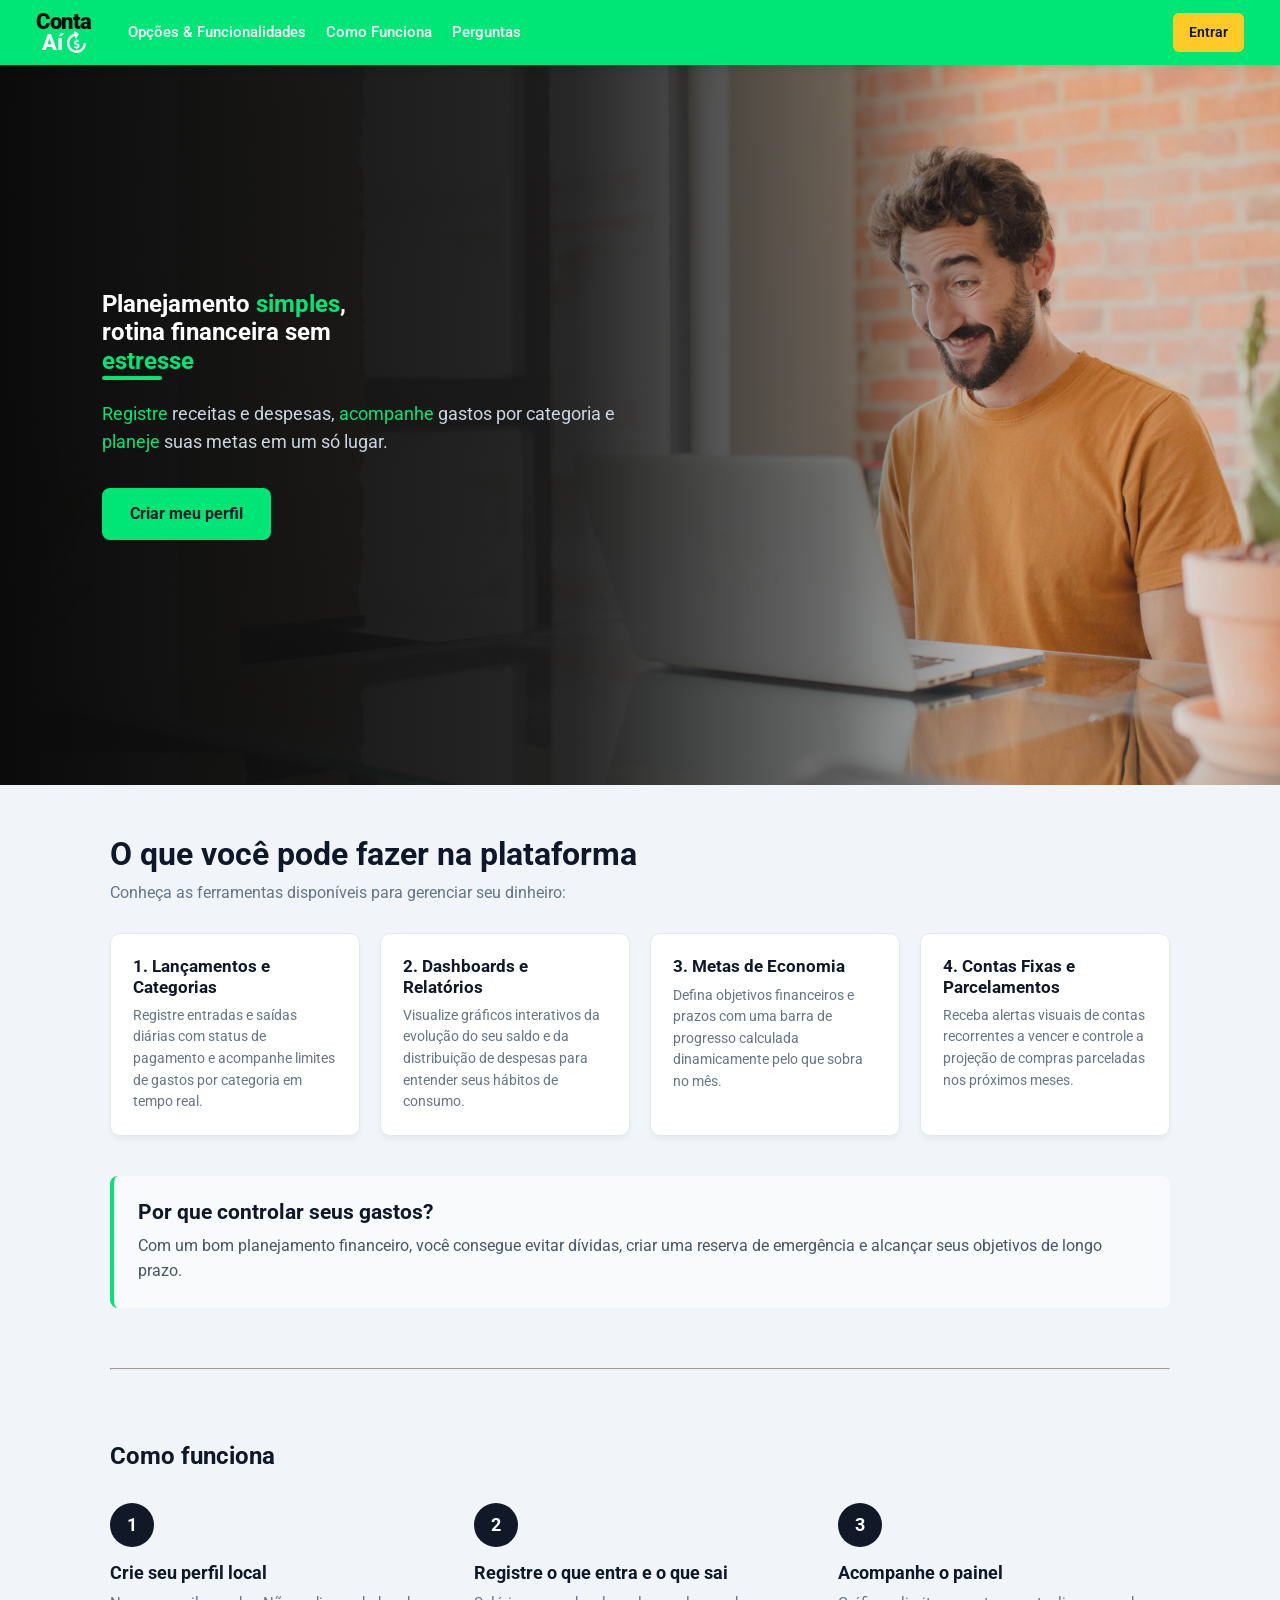
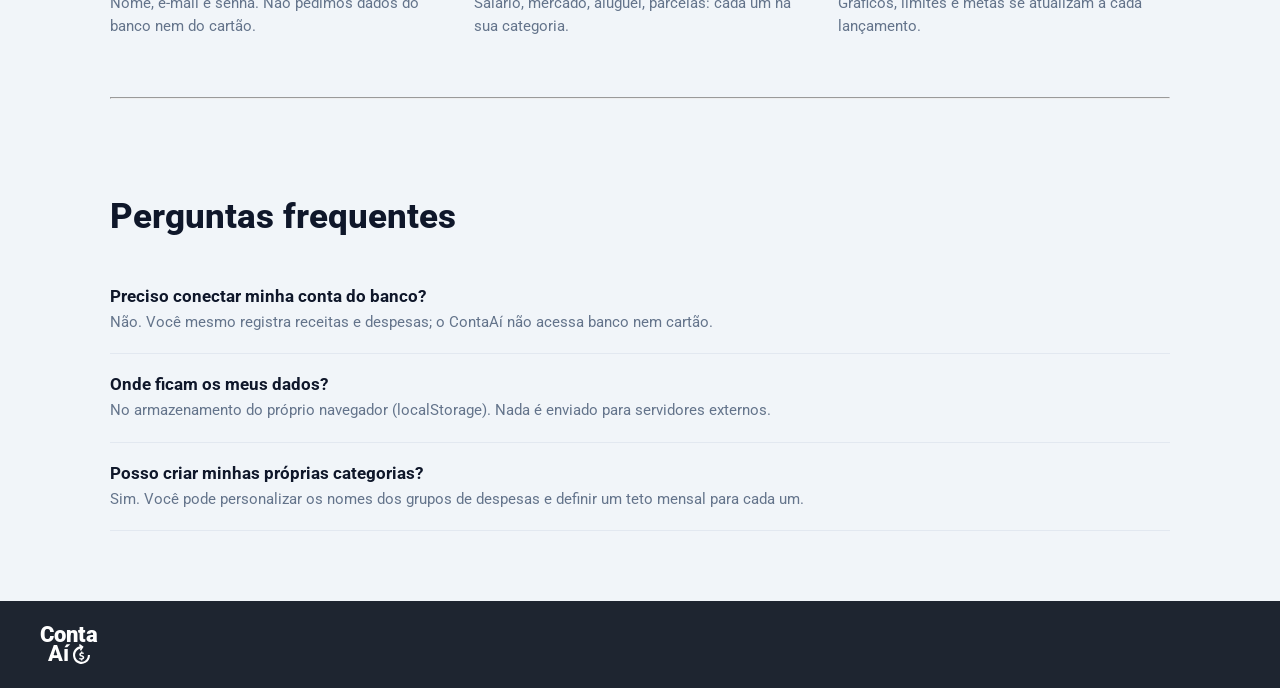
==== commit 5d5a3725: "quarta entrega atualizada do projeto" ====
--- a/src/frontend/index.html
+++ b/src/frontend/index.html
@@ -4,6 +4,7 @@
     <meta charset="UTF-8">
     <meta name="viewport" content="width=device-width, initial-scale=1.0">
     <title>ContaAí - Controle Financeiro</title>
+    <link rel="icon" href="../../assets/img/icone.svg" type="image/svg+xml">
     <link rel="stylesheet" href="styles/variables.css">
     <link rel="stylesheet" href="styles/main.css">
     <link rel="stylesheet" href="styles/components.css">
@@ -27,13 +28,13 @@
 
             <nav class="linksbarra">
                 <a href="#recursos">Opções & Funcionalidades</a>
-                <a href="#sobre">Como Funciona</a>
+                <a href="#como-funciona">Como Funciona</a>
                 <a href="#perguntas">Perguntas</a>
             </nav>
         </div>
 
         <div class="acoes">
-            <a href="pages/login.html" class="btn-entrar">Entrar &#9662;</a>
+            <a href="pages/login.html?entrar" class="btn-entrar" id="btn-entrar">Entrar</a>
         </div>
     </header>
 
@@ -56,7 +57,7 @@
             </p>
 
             <div class="hero-botoes">
-                <a href="pages/login.html" class="btn-primario">Criar meu perfil</a>
+                <a href="pages/login.html?cadastro" class="btn-primario" id="btn-criar">Criar meu perfil</a>
             </div>
 
         </div>
@@ -159,46 +160,12 @@
           <img src="../../assets/img/icone.svg" alt="Símbolo" class="logo-icone-rodape">
         </div>
       </div>
-      </a>  
-
-
-
-      <div class="rodape-redes">
-        <a class="icone-rede" title="Instagram">
-          <svg viewBox="0 0 24 24" width="16" height="16" fill="currentColor">
-            <rect x="2" y="2" width="20" height="20" rx="5" ry="5" fill="none" stroke="currentColor" stroke-width="2"/>
-            <circle cx="12" cy="12" r="4" fill="none" stroke="currentColor" stroke-width="2"/>
-            <circle cx="17.5" cy="6.5" r="1.5" fill="currentColor"/>
-          </svg>
-        </a>
-        <a class="icone-rede" title="Facebook">
-          <svg viewBox="0 0 24 24" width="16" height="16" fill="currentColor">
-            <path d="M14 9h3V6h-3c-2.2 0-4 1.8-4 4v2H7v3h3v7h3v-7h3l1-3h-4v-2c0-.6.4-1 1-1z"/>
-          </svg>
-        </a>
-        <a class="icone-rede" title="X">
-          <svg viewBox="0 0 24 24" width="16" height="16" fill="currentColor">
-            <path d="M18.244 2.25h3.308l-7.227 8.26 8.502 11.24H16.17l-5.214-6.817L4.99 21.75H1.68l7.73-8.835L1.254 2.25H8.08l4.713 6.231zm-1.161 17.52h1.833L7.084 4.126H5.117z"/>
-          </svg>
-        </a>
-      </div>
-
-      <div class="linha-vertical-rodape"></div>
-
-      <!--textinho do rodapé-->
-      <div class="rodape-info-projeto">
-        <span class="grupo-destaque">Projeto Acadêmico PUCCAMPINAS - Controle de Gastos</span>
-      </div>
-    </div>
-
-    <!--direita-->
-
-    <div class="rodape-direita">
-      <span class="copyright">© Todos os direitos reservados.</span>
-      <a class="link-termos">Termos de Uso e Privacidade</a>
+      </a>
     </div>
   </div>
 </footer>
 
+<script src="scripts/auth.js"></script>
+<script src="scripts/inicio.js"></script>
 </body>
 </html>
--- a/src/frontend/styles/variables.css
+++ b/src/frontend/styles/variables.css
@@ -1,10 +1,16 @@
+/* variables.css: cores, fontes, tamanhos e espaçamentos do site.
+   Mudar um valor aqui muda em todas as telas. Uso: var(--nome). */
+
+/* variáveis globais */
 :root {
+  /* verde da marca */
   --cor-marca: #00e676;
   --cor-marca-hover: #00c853;
   --cor-marca-clara: #e6fcef;
   --cor-marca-texto: #00753a;
   --cor-destaque: #ffca28;
 
+  /* textos (do mais escuro ao mais claro) */
   --cor-titulo: #0f172a;
   --cor-texto: #1e293b;
   --cor-texto-medio: #475569;
@@ -13,12 +19,14 @@
   --cor-texto-claro: #cbd5e1;
   --cor-texto-claro-suave: #94a3b8;
 
+  /* fundos e bordas */
   --cor-branco: #ffffff;
   --cor-fundo: #ffffff;
   --cor-fundo-suave: #f8fafc;
   --cor-fundo-escuro: #1e2530;
   --cor-borda: #e2e8f0;
 
+  /* estados: ok (verde), alerta (amarelo), erro (vermelho) */
   --cor-ok: var(--cor-marca);
   --cor-ok-fundo: #dcfce7;
   --cor-ok-texto: #166534;
@@ -31,17 +39,16 @@
   --cor-erro-fundo: #fee2e2;
   --cor-erro-texto: #991b1b;
 
-  --cat-moradia: #1e293b;
-  --cat-alimentacao: #00e676;
-  --cat-compras: #6366f1;
-  --cat-transporte: #0ea5e9;
-  --cat-lazer: #f472b6;
-  --cat-saude: #94a3b8;
-  --cat-salario: #00c853;
-  --cat-extra: #86efac;
+  /* dinheiro: verde positivo, vermelho negativo */
+  --cor-positivo: #15803d;
+  --cor-negativo: #dc2626;
+  --cor-positivo-fundo: #dcfce7;
+  --cor-negativo-fundo: #fee2e2;
 
+  /* Roboto; se não carregar, usa a fonte do sistema */
   --fonte: "Roboto", system-ui, -apple-system, "Segoe UI", Arial, sans-serif;
 
+  /* tamanhos de texto (1rem = 16px) */
   --texto-xs: 0.75rem;
   --texto-sm: 0.875rem;
   --texto-base: 1rem;
@@ -51,6 +58,7 @@
   --texto-3xl: 2.2rem;
   --texto-4xl: 3rem;
 
+  /* espaçamentos */
   --espaco-1: 0.25rem;
   --espaco-2: 0.5rem;
   --espaco-3: 0.75rem;
@@ -60,14 +68,17 @@
   --espaco-7: 3rem;
   --espaco-8: 4rem;
 
+  /* cantos arredondados */
   --raio-p: 6px;
   --raio-m: 8px;
   --raio-g: 10px;
   --raio-total: 999px;
 
+  /* sombras */
   --sombra-card: 0 4px 6px -1px rgba(0, 0, 0, 0.05);
   --sombra-barra: 0 2px 10px rgba(0, 0, 0, 0.08);
 
+  /* medidas do layout */
   --largura-max: 1100px;
   --altura-topo: 64px;
   --largura-menu: 248px;
--- a/src/frontend/styles/main.css
+++ b/src/frontend/styles/main.css
@@ -1,3 +1,6 @@
+/* main.css: estilos base de todas as páginas (reset e acessibilidade). */
+
+/* zera margens e faz width/height incluírem borda e padding */
 *,
 *::before,
 *::after {
@@ -6,6 +9,7 @@
   box-sizing: border-box;
 }
 
+/* atributo hidden sempre esconde, mesmo com display em outra regra */
 [hidden] {
   display: none !important;
 }
@@ -35,11 +39,13 @@
   color: var(--cor-marca-texto);
 }
 
+/* listas sem marcadores */
 ul,
 ol {
   list-style: none;
 }
 
+/* imagens nunca passam da largura do container */
 img,
 svg {
   max-width: 100%;
@@ -47,6 +53,7 @@
   display: block;
 }
 
+/* campos herdam a fonte do site */
 input,
 select,
 textarea,
@@ -55,11 +62,13 @@
   color: inherit;
 }
 
+/* contorno visível ao navegar pelo teclado */
 :focus-visible {
   outline: 3px solid var(--cor-titulo);
   outline-offset: 2px;
 }
 
+/* texto só para leitores de tela (invisível na tela) */
 .sr-only {
   position: absolute;
   width: 1px;
@@ -69,6 +78,7 @@
   white-space: nowrap;
 }
 
+/* link "pular para o conteúdo": escondido, aparece ao receber foco */
 .pular-link {
   position: absolute;
   top: -100px;
@@ -84,6 +94,7 @@
   top: var(--espaco-2);
 }
 
+/* quem pediu menos movimento no sistema fica sem animações */
 @media (prefers-reduced-motion: reduce) {
   *,
   *::before,
--- a/src/frontend/styles/components.css
+++ b/src/frontend/styles/components.css
@@ -1,3 +1,7 @@
+/* components.css: peças visuais usadas em várias páginas
+   (logo, botões, cards, formulários, tabelas, selos, janelas...). */
+
+/* logo "Conta Aí" */
 .logo-link {
   text-decoration: none;
 }
@@ -28,6 +32,7 @@
   color: var(--cor-branco);
 }
 
+/* ícone do logo em branco */
 .logo-icone {
   height: 22px;
   width: auto;
@@ -39,6 +44,7 @@
   color: var(--cor-branco);
 }
 
+/* barra verde do topo, fixa ao rolar */
 .barraverde {
   position: sticky;
   top: 0;
@@ -54,6 +60,7 @@
   box-shadow: var(--sombra-barra);
 }
 
+/* destaques de texto */
 .texto-verde {
   color: var(--cor-marca);
 }
@@ -66,6 +73,7 @@
   border-radius: 2px;
 }
 
+/* botões: primário (verde), secundário e contorno */
 .btn-primario {
   display: inline-flex;
   align-items: center;
@@ -93,12 +101,13 @@
   display: inline-flex;
   align-items: center;
   justify-content: center;
+  gap: var(--espaco-2);
   min-height: 44px;
   padding: var(--espaco-3) var(--espaco-5);
-  border: 1px solid rgba(255, 255, 255, 0.4);
+  border: 1px solid var(--cor-borda);
   border-radius: var(--raio-m);
-  background-color: transparent;
-  color: var(--cor-branco);
+  background-color: var(--cor-fundo);
+  color: var(--cor-texto);
   font-size: var(--texto-base);
   font-weight: 600;
   text-decoration: none;
@@ -107,8 +116,8 @@
 }
 
 .btn-secundario:hover {
-  background-color: rgba(255, 255, 255, 0.1);
-  border-color: var(--cor-branco);
+  background-color: var(--cor-fundo-suave);
+  border-color: var(--cor-texto-claro-suave);
 }
 
 .btn-contorno {
@@ -133,6 +142,7 @@
   background-color: var(--cor-marca-clara);
 }
 
+/* link de ação (texto com cara de link) */
 .link-acao {
   flex-shrink: 0;
   white-space: nowrap;
@@ -146,6 +156,7 @@
   text-decoration: underline;
 }
 
+/* cartão branco com borda e sombra */
 .card {
   background-color: var(--cor-fundo);
   border: 1px solid var(--cor-borda);
@@ -166,12 +177,14 @@
   line-height: 1.5;
 }
 
+/* grade de cartões */
 .cards-grid {
   display: grid;
   grid-template-columns: repeat(auto-fit, minmax(min(100%, 240px), 1fr));
   gap: var(--espaco-5);
 }
 
+/* campos de formulário (rótulo + input) */
 .campo {
   display: flex;
   flex-direction: column;
@@ -215,10 +228,12 @@
   background-color: var(--cor-marca-clara);
 }
 
+/* borda vermelha em campo inválido (só depois de mexer nele) */
 .campo input:user-invalid {
   border-color: var(--cor-erro);
 }
 
+/* grade dos formulários */
 .grade-form {
   display: grid;
   grid-template-columns: 1fr;
@@ -231,6 +246,7 @@
   gap: var(--espaco-3);
 }
 
+/* opções em "pílula" (radios estilizados) */
 .grupo-opcoes {
   border: none;
   display: flex;
@@ -246,6 +262,7 @@
   border-radius: var(--raio-m);
 }
 
+/* esconde a bolinha do radio; o label vira o botão */
 .opcoes input {
   position: absolute;
   opacity: 0;
@@ -262,6 +279,7 @@
   cursor: pointer;
 }
 
+/* opção marcada */
 .opcoes input:checked + label {
   background-color: var(--cor-marca);
   color: var(--cor-texto-botao);
@@ -273,6 +291,7 @@
   outline-offset: 1px;
 }
 
+/* painel que abre e fecha (<details>) com um formulário dentro */
 .painel-form {
   background-color: var(--cor-fundo);
   border: 1px solid var(--cor-borda);
@@ -291,10 +310,12 @@
   list-style: none;
 }
 
+/* tira a setinha padrão do navegador */
 .painel-form summary::-webkit-details-marker {
   display: none;
 }
 
+/* sinal de + / − antes do título */
 .painel-form summary::before {
   content: "+";
   display: grid;
@@ -324,6 +345,7 @@
   padding: var(--espaco-4);
 }
 
+/* etiquetas coloridas */
 .etiqueta {
   display: inline-flex;
   align-items: center;
@@ -341,6 +363,7 @@
 .etiqueta-alerta { background-color: var(--cor-alerta-fundo); color: var(--cor-alerta-texto); border-color: transparent; }
 .etiqueta-erro   { background-color: var(--cor-erro-fundo);   color: var(--cor-erro-texto);   border-color: transparent; }
 
+/* barra <meter> (gasto x limite): verde, amarela ou vermelha */
 meter {
   display: block;
   width: 100%;
@@ -352,6 +375,7 @@
   background: var(--cor-borda);
 }
 
+/* Chrome/Edge/Safari */
 meter::-webkit-meter-bar {
   height: 10px;
   border: none;
@@ -363,11 +387,13 @@
 meter::-webkit-meter-suboptimum-value     { background: var(--cor-alerta); border-radius: var(--raio-total); }
 meter::-webkit-meter-even-less-good-value { background: var(--cor-erro);   border-radius: var(--raio-total); }
 
+/* Firefox */
 meter::-moz-meter-bar                              { border-radius: var(--raio-total); }
 meter:-moz-meter-optimum::-moz-meter-bar           { background: var(--cor-ok); }
 meter:-moz-meter-sub-optimum::-moz-meter-bar       { background: var(--cor-alerta); }
 meter:-moz-meter-sub-sub-optimum::-moz-meter-bar   { background: var(--cor-erro); }
 
+/* barra <progress> (metas e parcelas) */
 progress {
   display: block;
   width: 100%;
@@ -384,6 +410,7 @@
 progress::-webkit-progress-value { background: var(--cor-marca); border-radius: var(--raio-total); }
 progress::-moz-progress-bar      { background: var(--cor-marca); border-radius: var(--raio-total); }
 
+/* textos abaixo das barras */
 .barra-legenda {
   display: flex;
   justify-content: space-between;
@@ -404,15 +431,8 @@
   color: var(--cor-texto-suave);
 }
 
-.cat-moradia     { --cor-cat: var(--cat-moradia); }
-.cat-alimentacao { --cor-cat: var(--cat-alimentacao); }
-.cat-compras     { --cor-cat: var(--cat-compras); }
-.cat-transporte  { --cor-cat: var(--cat-transporte); }
-.cat-lazer       { --cor-cat: var(--cat-lazer); }
-.cat-saude       { --cor-cat: var(--cat-saude); }
-.cat-salario     { --cor-cat: var(--cat-salario); }
-.cat-extra       { --cor-cat: var(--cat-extra); }
-
+
+/* bolinha com a cor da categoria (--cor-cat vem do JS) */
 .bolinha {
   display: inline-block;
   width: 10px;
@@ -428,6 +448,7 @@
   gap: var(--espaco-2);
 }
 
+/* tabelas (rolam na horizontal em tela pequena) */
 .tabela-wrap {
   overflow-x: auto;
   background-color: var(--cor-fundo);
@@ -473,12 +494,14 @@
   text-align: right;
 }
 
+/* valores em dinheiro: números com mesma largura, para alinhar */
 .valor {
   font-weight: 700;
   font-variant-numeric: tabular-nums;
   white-space: nowrap;
 }
 
+/* faixa de aviso */
 .aviso {
   padding: var(--espaco-3) var(--espaco-4);
   border-radius: var(--raio-m);
@@ -494,6 +517,7 @@
   color: var(--cor-alerta-texto);
 }
 
+/* tablet */
 @media (min-width: 600px) {
   .grade-form {
     grid-template-columns: repeat(2, 1fr);
@@ -510,14 +534,309 @@
   }
 }
 
+/* tablet maior */
 @media (min-width: 768px) {
   .barraverde {
     padding: var(--espaco-3) 36px;
   }
 }
 
+/* telas largas */
 @media (min-width: 1200px) {
   .grade-form {
     grid-template-columns: repeat(3, 1fr);
   }
 }
+
+/* --- valores em dinheiro: só duas cores --- */
+.valor-positivo { color: var(--cor-positivo) !important; }
+.valor-negativo { color: var(--cor-negativo) !important; }
+
+/* --- cartões de resumo --- */
+.resumo-cards {
+  display: grid;
+  grid-template-columns: repeat(auto-fit, minmax(min(100%, 150px), 1fr));
+  gap: var(--espaco-4);
+}
+
+.resumo-card {
+  display: flex;
+  flex-direction: column;
+  gap: var(--espaco-1);
+  padding: var(--espaco-4) var(--espaco-5);
+  background-color: var(--cor-fundo);
+  border: 1px solid var(--cor-borda);
+  border-radius: var(--raio-g);
+  box-shadow: var(--sombra-card);
+  min-width: 0;
+}
+
+.resumo-card-rotulo {
+  font-size: var(--texto-sm);
+  font-weight: 500;
+  color: var(--cor-texto-suave);
+}
+
+.resumo-card-valor {
+  font-size: var(--texto-lg);
+  font-weight: 700;
+  color: var(--cor-titulo);
+  font-variant-numeric: tabular-nums;
+  white-space: nowrap;
+  overflow: hidden;
+  text-overflow: ellipsis;
+}
+
+.resumo-card-nota {
+  font-size: var(--texto-xs);
+  color: var(--cor-texto-suave);
+}
+
+/* --- seletor de período --- */
+.periodo {
+  display: flex;
+  align-items: center;
+  gap: var(--espaco-2);
+}
+
+.periodo label {
+  font-size: var(--texto-sm);
+  font-weight: 500;
+  color: var(--cor-texto-suave);
+}
+
+.periodo input {
+  min-height: 44px;
+  padding: var(--espaco-2) var(--espaco-3);
+  border: 2px solid var(--cor-borda);
+  border-radius: var(--raio-m);
+  background-color: var(--cor-fundo);
+}
+
+.periodo input:focus {
+  outline: none;
+  border-color: var(--cor-marca);
+}
+
+/* botões ao lado do título da página */
+.cabecalho-acoes {
+  display: flex;
+  flex-wrap: wrap;
+  align-items: center;
+  gap: var(--espaco-3);
+}
+
+/* --- filtros --- */
+.filtros {
+  display: flex;
+  flex-wrap: wrap;
+  gap: var(--espaco-2);
+}
+
+.filtro {
+  min-height: 36px;
+  padding: var(--espaco-1) var(--espaco-4);
+  border: 1px solid var(--cor-borda);
+  border-radius: var(--raio-total);
+  background-color: var(--cor-fundo);
+  color: var(--cor-texto-medio);
+  font-size: var(--texto-sm);
+  font-weight: 500;
+  cursor: pointer;
+}
+
+.filtro:hover {
+  border-color: var(--cor-marca);
+}
+
+.filtro[aria-pressed="true"] {
+  background-color: var(--cor-titulo);
+  border-color: var(--cor-titulo);
+  color: var(--cor-branco);
+}
+
+/* --- selos de situação --- */
+.selo {
+  display: inline-flex;
+  align-items: center;
+  padding: 2px var(--espaco-2);
+  border-radius: var(--raio-total);
+  font-size: var(--texto-xs);
+  font-weight: 700;
+  white-space: nowrap;
+}
+
+.selo-pago     { background-color: var(--cor-ok-fundo);     color: var(--cor-ok-texto); }
+.selo-pendente { background-color: var(--cor-fundo-suave);  color: var(--cor-texto-medio); border: 1px solid var(--cor-borda); }
+.selo-proximo  { background-color: var(--cor-alerta-fundo); color: var(--cor-alerta-texto); }
+.selo-atrasado { background-color: var(--cor-erro-fundo);   color: var(--cor-erro-texto); }
+
+/* etiqueta pequena "conta fixa" / "parcela 2/10" */
+.origem {
+  display: inline-block;
+  margin-left: var(--espaco-1);
+  padding: 0 6px;
+  border-radius: var(--raio-p);
+  background-color: var(--cor-fundo-suave);
+  border: 1px solid var(--cor-borda);
+  color: var(--cor-texto-suave);
+  font-size: var(--texto-xs);
+  font-weight: 500;
+  vertical-align: middle;
+  white-space: nowrap;
+}
+
+/* --- botões pequenos das listas --- */
+.btn-linha {
+  min-height: 32px;
+  padding: 4px 10px;
+  border: 1px solid var(--cor-borda);
+  border-radius: var(--raio-p);
+  background-color: var(--cor-fundo);
+  color: var(--cor-texto);
+  font-size: var(--texto-xs);
+  font-weight: 600;
+  white-space: nowrap;
+  cursor: pointer;
+}
+
+.btn-linha:hover {
+  border-color: var(--cor-marca);
+  background-color: var(--cor-marca-clara);
+}
+
+/* botão de excluir fica vermelho no hover */
+.btn-linha-perigo:hover {
+  border-color: var(--cor-erro);
+  background-color: var(--cor-erro-fundo);
+  color: var(--cor-erro-texto);
+}
+
+.acoes-linha {
+  display: flex;
+  flex-wrap: wrap;
+  gap: var(--espaco-2);
+}
+
+/* --- tabela com rolagem só dentro do cartão --- */
+/* tabela rola só dentro do cartão */
+.tabela-rolagem {
+  overflow-x: auto;
+}
+
+.tabela td.coluna-valor,
+.tabela th.coluna-valor {
+  text-align: right;
+  white-space: nowrap;
+}
+
+.tabela tbody tr:hover {
+  background-color: var(--cor-fundo-suave);
+}
+
+/* --- mensagens --- */
+.vazio {
+  padding: var(--espaco-5);
+  text-align: center;
+  color: var(--cor-texto-suave);
+  font-size: var(--texto-sm);
+}
+
+/* mensagem de erro de formulário */
+.msg-erro {
+  color: var(--cor-erro-texto);
+  font-size: var(--texto-sm);
+}
+
+/* --- janelas (dialog) --- */
+.janela {
+  width: min(92vw, 460px);
+  margin: auto;
+  padding: 0;
+  border: none;
+  border-radius: var(--raio-g);
+  box-shadow: 0 20px 60px rgba(15, 23, 42, 0.3);
+  color: var(--cor-texto);
+}
+
+/* fundo escuro atrás da janela */
+.janela::backdrop {
+  background-color: rgba(15, 23, 42, 0.55);
+}
+
+.janela form {
+  display: flex;
+  flex-direction: column;
+  gap: var(--espaco-4);
+  padding: var(--espaco-5);
+}
+
+.janela h2 {
+  font-size: var(--texto-xl);
+}
+
+.janela-texto {
+  font-size: var(--texto-sm);
+  color: var(--cor-texto-suave);
+}
+
+.janela .form-acoes {
+  flex-direction: row;
+  justify-content: flex-end;
+}
+
+/* --- aviso rápido (toast) --- */
+.toast {
+  position: fixed;
+  left: 50%;
+  bottom: var(--espaco-5);
+  z-index: 3000;
+  transform: translate(-50%, 20px);
+  padding: var(--espaco-3) var(--espaco-5);
+  border-radius: var(--raio-m);
+  background-color: var(--cor-titulo);
+  color: var(--cor-branco);
+  font-size: var(--texto-sm);
+  opacity: 0;
+  pointer-events: none;
+  transition: opacity 0.2s ease, transform 0.2s ease;
+}
+
+/* classe adicionada pelo JS para mostrar */
+.toast.visivel {
+  opacity: 1;
+  transform: translate(-50%, 0);
+}
+
+/* --- pontinho de cor da categoria --- */
+.cat {
+  display: inline-flex;
+  align-items: center;
+  gap: var(--espaco-2);
+  white-space: nowrap;
+}
+
+/* tablet */
+@media (min-width: 600px) {
+  .resumo-card-valor {
+    font-size: var(--texto-2xl);
+  }
+}
+
+/* celular */
+@media (max-width: 599px) {
+  .resumo-card {
+    padding: var(--espaco-3) var(--espaco-4);
+  }
+}
+
+/* link com cara de botão pequeno ("Gerenciar") */
+a.btn-linha {
+  display: inline-flex;
+  align-items: center;
+  text-decoration: none;
+}
+
+.tabela .acoes-linha {
+  flex-wrap: nowrap;
+}
--- a/src/frontend/styles/inicio.css
+++ b/src/frontend/styles/inicio.css
@@ -1,26 +1,27 @@
+/* inicio.css: página inicial (index.html): barra do topo, banner com foto,
+   recursos, como funciona, perguntas e rodapé. */
+
+/* fonte Roboto */
 @import url('https://fonts.googleapis.com/css2?family=Roboto:wght@400;500;700;900&display=swap');
 
-/* ========================================================
-   estrutura base
-   ======================================================== */
+/* --- estrutura base --- */
 * {
   margin: 0;
   padding: 0;
   box-sizing: border-box;
   font-family: 'Roboto', sans-serif;
+  cursor:default;
 }
 
 body {
-  background-color: #ffffff;
+  background-color: #f1f5f9;
   color: #1e293b;
   min-height: 100vh;
   display: flex;
   flex-direction: column;
 }
 
-/* ========================================================
-   barra verde
-   ======================================================== */
+/* --- barra verde do topo --- */
 .barraverde {
   width: 100%;
   background-color: #00e676;
@@ -34,6 +35,7 @@
   box-shadow: 0 2px 10px rgba(0, 0, 0, 0.08);
 }
 
+/* logo à esquerda */
 .esquerda-barra {
   display: flex;
   align-items: center;
@@ -56,6 +58,7 @@
   font-weight: 900;
   color: #0e0d0d;
   letter-spacing: -0.5px;
+  cursor: pointer;
 }
 
 .logo-linha-ai {
@@ -68,15 +71,17 @@
   font-size: 1.4rem;
   font-weight: 800;
   color: #ffffff;
-}
-
-/* Símbolo branco*/
+  cursor: pointer;
+}
+
+/* ícone do logo em branco */
 .logo-icone {
   height: 22px;
   width: auto;
   object-fit: contain;
   display: block;
   filter: brightness(0) invert(1);
+  cursor: pointer;
 }
 
 /* links na barra */
@@ -91,6 +96,7 @@
   font-size: 0.95rem;
   font-weight: 500;
   transition: opacity 0.2s ease;
+  cursor: pointer;
 }
 
 .linksbarra a:hover {
@@ -103,6 +109,7 @@
   align-items: center;
 }
 
+/* botão "Entrar" */
 .btn-entrar {
   text-decoration: none;
   background-color: #ffca28;
@@ -115,6 +122,7 @@
   align-items: center;
   gap: 4px;
   transition: filter 0.2s ease;
+  cursor: pointer;
 }
 
 .btn-entrar:hover {
@@ -122,9 +130,8 @@
 }
 
 
-/* ========================================================
-   hero banner
-   ======================================================== */
+/* --- banner principal (hero) --- */
+/* banner principal com a foto de fundo */
 .hero-banner {
   position: relative;
   width: 100%;
@@ -135,6 +142,7 @@
   overflow: hidden;
 }
 
+/* camada da foto com degradê escuro por cima (espelhada) */
 .hero-banner::before {
   content: "";
   position: absolute;
@@ -148,8 +156,9 @@
     linear-gradient(
       to left, 
       rgba(11, 11, 11, 1) 0%,
-      rgba(16, 16, 16, 0.85) 70%,
-      rgba(20, 50, 25, 0.0) 100%
+      rgba(16, 16, 16, 0.90) 45%,
+      rgba(10, 10, 10, 0.55) 65%,
+      rgba(0, 0, 0, 0.1) 78%
     ),
     url('../../../assets/img/foto-inicio.jpg');
 
@@ -159,6 +168,7 @@
   transform: scaleX(-1);
 }
 
+/* textos e botões do banner (acima da foto) */
 .hero-conteudo {
   position: relative;
   z-index: 2;
@@ -185,6 +195,7 @@
   margin-bottom: 32px;
 }
 
+/* botões do banner */
 .hero-botoes {
   display: flex;
   margin-bottom: 20px;
@@ -225,9 +236,7 @@
   border-color: #ffffff;
 }
 
-/* ========================================================
-   conteudo principal
-   ======================================================== */
+/* --- conteúdo principal --- */
 main {
   flex: 1;
   max-width: 1100px;
@@ -236,6 +245,7 @@
   padding: 0 20px;
 }
 
+/* seção de recursos */
 #recursos h2 {
   font-size: 2rem;
   color: #0f172a;
@@ -280,6 +290,7 @@
   line-height: 1.5;
 }
 
+/* cartão "sobre o projeto" */
 .card-sobre {
   background: #f8fafc;
   border-left: 4px solid #00e676;
@@ -298,9 +309,7 @@
   line-height: 1.6;
 }
 
-/* ========================================================
-   como funciona e perguntas
-   ======================================================== */
+/* --- como funciona --- */
 .secao-passos {
   margin: 60px 0;
 }
@@ -318,6 +327,7 @@
   align-items: flex-start;
 }
 
+/* número em círculo de cada passo */
 .passo-numero {
   width: 44px;
   height: 44px;
@@ -346,7 +356,7 @@
 }
 
 
-/*Perguntas*/
+/* --- perguntas frequentes --- */
 
 .faq-titulo {
   flex: 0 0 35%;
@@ -380,9 +390,7 @@
   line-height: 1.4;
 }
 
-/* ========================================================
-   rodapé
-   ======================================================== */
+/* --- rodapé --- */
 .rodape {
   background-color: #1e2530;
   color: #cbd5e1;
@@ -405,6 +413,7 @@
   gap: 20px;
 }
 
+/* logo do rodapé (versão clara) */
 .logo-box-rodape {
   display: flex;
   flex-direction: column;
@@ -416,6 +425,7 @@
   font-size: 1.4rem;
   font-weight: 900;
   color: #ffffff;
+  cursor:pointer;
 }
 
 .logo-linha-ai-rodape {
@@ -428,6 +438,7 @@
   font-size: 1.4rem;
   font-weight: 800;
   color: #ffffff;
+  cursor:pointer;
 }
 
 .logo-icone-rodape {
@@ -435,80 +446,10 @@
   width: auto;
   object-fit: contain;
   filter: brightness(0) invert(1);
-}
-
-.rodape-redes {
-  display: flex;
-  gap: 8px;
-}
-
-.icone-rede {
-  width: 30px;
-  height: 30px;
-  background-color: #ffffff;
-  color: #1e2530;
-  border-radius: 50%;
-  display: flex;
-  align-items: center;
-  justify-content: center;
-  text-decoration: none;
-  transition: transform 0.2s ease, background-color 0.2s ease;
-}
-
-.icone-rede:hover {
-  background-color: #00e676;
-  transform: translateY(-2px);
-}
-
-.linha-vertical-rodape {
-  width: 1px;
-  height: 32px;
-  background-color: rgba(255, 255, 255, 0.15);
-}
-
-/*<!--textinho do rodapééééé-->*/
-.rodape-info-projeto {
-  display: flex;
-  flex-direction: column;
-  gap: 2px;
-}
-
-.grupo-destaque {
-  color: #ffca28;
-  font-weight: 700;
-  font-size: 0.85rem;
-}
-
-.ano-projeto {
-  color: #94a3b8;
-  font-size: 0.8rem;
-}
-
-/*d*/
-.rodape-direita {
-  display: flex;
-  align-items: center;
-  gap: 16px;
-  font-size: 0.85rem;
-}
-
-.copyright {
-  color: #94a3b8;
-}
-
-.link-termos {
-  color: #cbd5e1;
-  text-decoration: none;
-  transition: color 0.2s ease;
-}
-
-.link-termos:hover {
-  color: #00e676;
-}
-
-/* ========================================================
-   celular
-   ======================================================== */
+  cursor:pointer;
+}
+
+/* --- celular (até 768px) --- */
 
 
 @media (max-width: 768px) {
@@ -533,7 +474,8 @@
     gap: 16px;
   }
 
-  /* hero banner*/
+
+  /* banner */
   .hero-banner {
     padding: 60px 20px;
     z-index:1;
@@ -580,7 +522,7 @@
     gap: 16px;
   }
 
-  /* grids um de baixo do outro*/
+  /* grades viram uma coluna */
   .passos-grid {
     grid-template-columns: 1fr;
     gap: 32px;
@@ -591,7 +533,7 @@
     text-align: center;
   }
 
-  /*perguntas*/
+  /* perguntas */
   .faq-container {
     flex-direction: column;
     gap: 24px;
@@ -602,7 +544,7 @@
     text-align: center;
   }
 
-  /*tira as opções da barra verde*/
+  /* esconde os links da barra verde */
   @media (max-width: 768px) {
   .links, 
   .linksbarra {
@@ -612,7 +554,7 @@
 
 }
 
-/* títulos brancos sobre a foto escura */
+/* título branco sobre a foto escura */
 .hero-conteudo h1 {
   color: #ffffff;
 }
